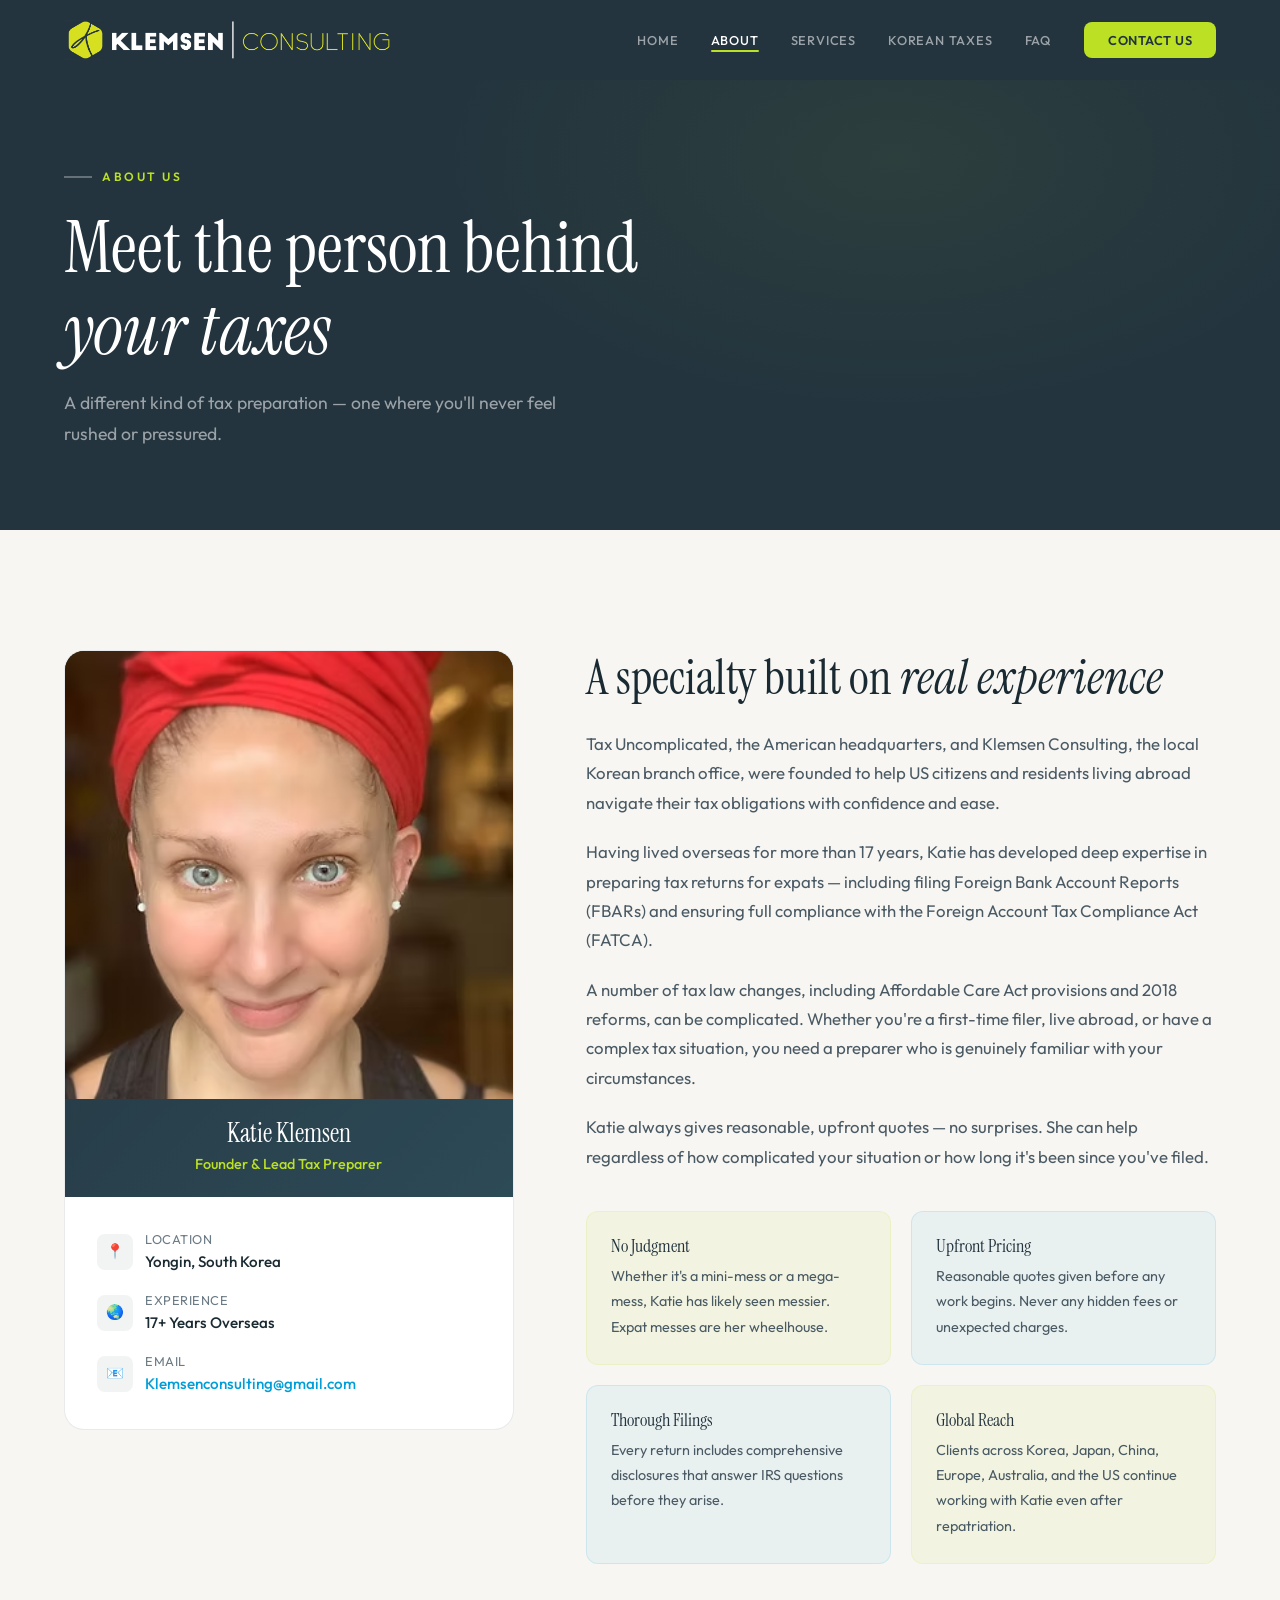
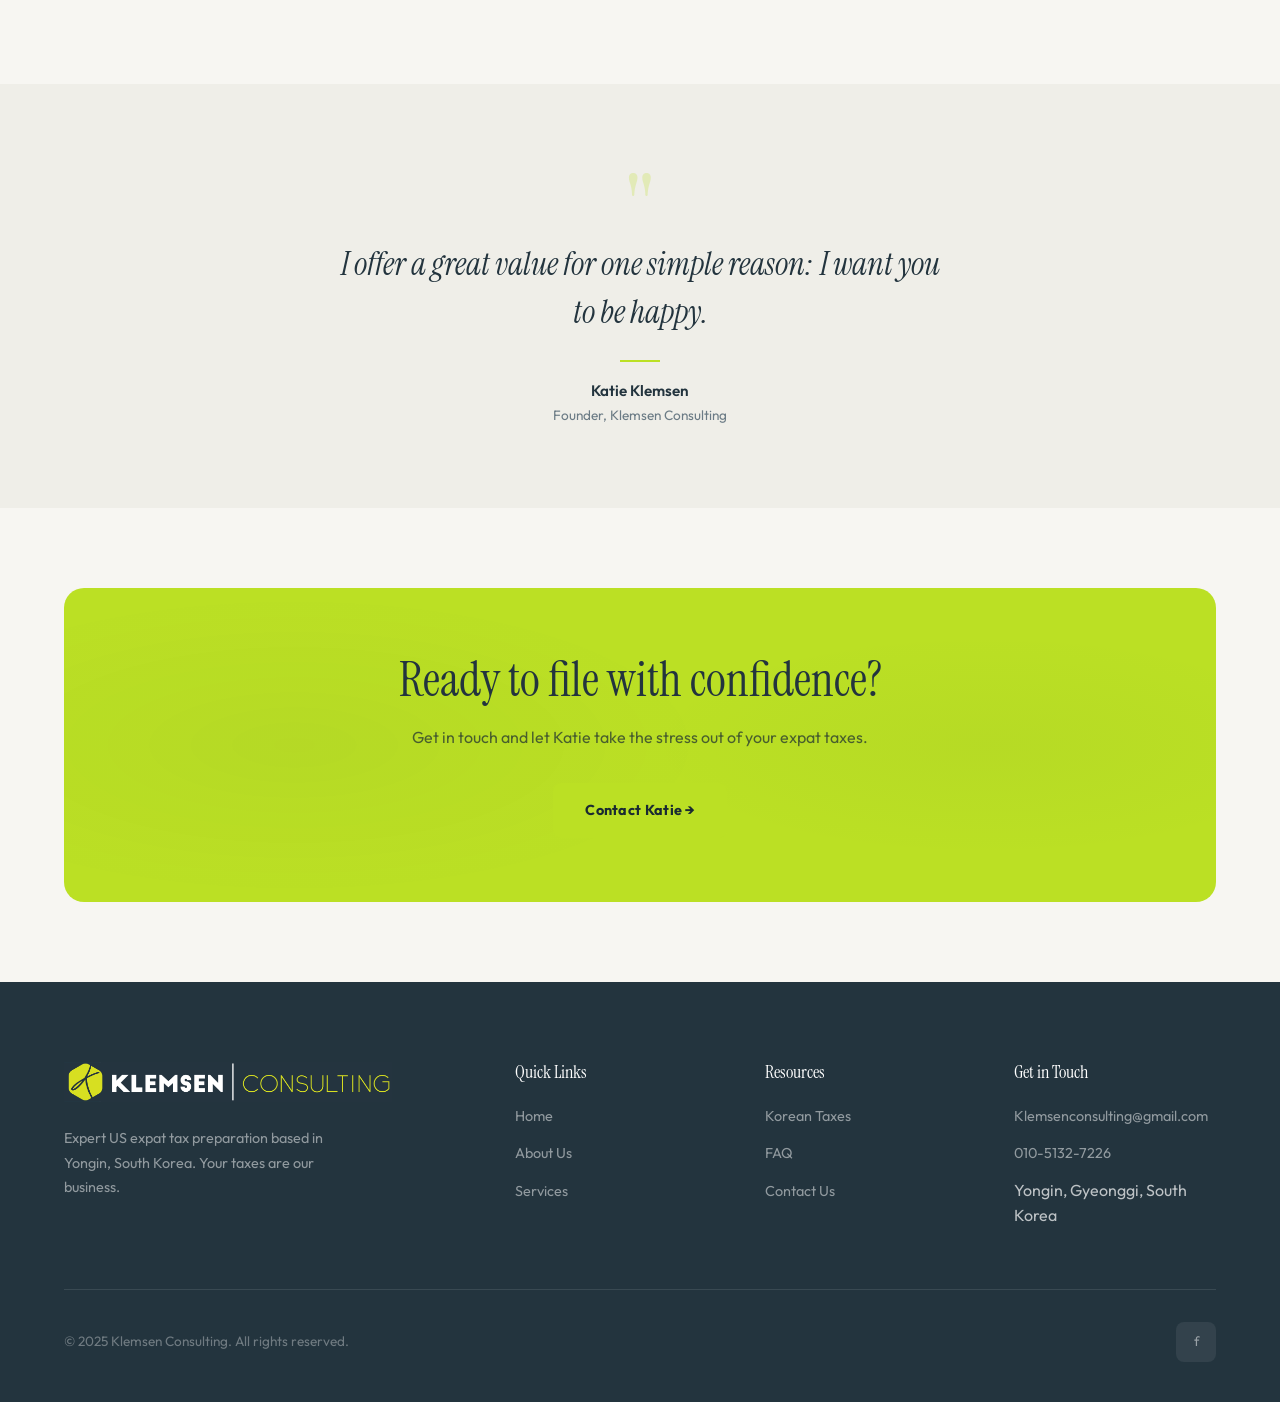
==== about.html @ ecc2d4bf "Single header logo image" ====
<!DOCTYPE html>
<html lang="en">
<head>
  <meta charset="UTF-8">
  <meta name="viewport" content="width=device-width, initial-scale=1.0">
  <title>About Us | Klemsen Consulting</title>
  <meta name="description" content="Meet Katie Klemsen — expat tax specialist with 17+ years of overseas experience helping Americans file from abroad.">
  <link rel="stylesheet" href="styles.css">
</head>
<body>

  <!-- ═══ NAV ═══ -->
  <nav class="nav">
    <div class="nav-inner">
      <a href="index.html" class="nav-logo">
        <img src="images/header-logo.png" alt="Klemsen Consulting" class="nav-logo-img">
      </a>
      <ul class="nav-links">
        <li><a href="index.html">Home</a></li>
        <li><a href="about.html" class="active">About</a></li>
        <li><a href="services.html">Services</a></li>
        <li><a href="korean-taxes.html">Korean Taxes</a></li>
        <li><a href="faq.html">FAQ</a></li>
        <li><a href="contact.html" class="nav-cta">Contact Us</a></li>
      </ul>
      <button class="nav-hamburger" aria-label="Menu">
        <span></span><span></span><span></span>
      </button>
    </div>
    <div class="nav-mobile">
      <a href="index.html">Home</a>
      <a href="about.html" class="active">About</a>
      <a href="services.html">Services</a>
      <a href="korean-taxes.html">Korean Taxes</a>
      <a href="faq.html">FAQ</a>
      <a href="contact.html">Contact Us</a>
    </div>
  </nav>

  <!-- ═══ PAGE HEADER ═══ -->
  <section style="background: var(--slate); padding: 160px 0 80px; position: relative; overflow: hidden;">
    <div style="position:absolute;inset:0;background:radial-gradient(ellipse 60% 80% at 70% 30%,rgba(187,224,36,.06),transparent 60%);"></div>
    <div class="container" style="position:relative;z-index:1;">
      <div class="section-label section-label-light animate">About Us</div>
      <h1 class="animate animate-d1" style="color: var(--white); max-width: 650px;">
        Meet the person behind<br><em>your taxes</em>
      </h1>
      <p class="animate animate-d2" style="color: rgba(255,255,255,.55); max-width: 500px; margin-top: 16px; font-size: 1.1rem;">
        A different kind of tax preparation — one where you'll never feel rushed or pressured.
      </p>
    </div>
  </section>

  <!-- ═══ ABOUT CONTENT ═══ -->
  <section class="section">
    <div class="container">
      <div style="display: grid; grid-template-columns: 1fr 1.4fr; gap: 72px; align-items: start;" class="about-grid">

        <!-- Left: Photo/info card -->
        <div class="anim">
          <div style="background: var(--white); border: 1px solid var(--border); border-radius: var(--radius-lg); overflow: hidden;">
            <div style="background: linear-gradient(135deg, var(--slate), #2d4a57); text-align: center;">
              <img src="images/katie.avif" alt="Katie Klemsen" style="width: 100%; aspect-ratio: 1; object-fit: cover; display: block;">
              <div style="padding: 20px;">
                <h3 style="color: var(--white); font-size: 1.6rem; margin-bottom: 4px;">Katie Klemsen</h3>
                <p style="color: var(--lime); font-size: .9rem; font-weight: 500;">Founder &amp; Lead Tax Preparer</p>
              </div>
            </div>
            <div style="padding: 32px;">
              <div style="display: flex; flex-direction: column; gap: 16px;">
                <div style="display: flex; align-items: center; gap: 12px;">
                  <div style="width: 36px; height: 36px; border-radius: 8px; background: rgba(35,52,62,.06); display: flex; align-items: center; justify-content: center; font-size: .9rem; flex-shrink: 0;">📍</div>
                  <div>
                    <div style="font-size: .8rem; color: var(--text-muted); text-transform: uppercase; letter-spacing: .5px;">Location</div>
                    <div style="font-size: .95rem; font-weight: 500;">Yongin, South Korea</div>
                  </div>
                </div>
                <div style="display: flex; align-items: center; gap: 12px;">
                  <div style="width: 36px; height: 36px; border-radius: 8px; background: rgba(35,52,62,.06); display: flex; align-items: center; justify-content: center; font-size: .9rem; flex-shrink: 0;">🌏</div>
                  <div>
                    <div style="font-size: .8rem; color: var(--text-muted); text-transform: uppercase; letter-spacing: .5px;">Experience</div>
                    <div style="font-size: .95rem; font-weight: 500;">17+ Years Overseas</div>
                  </div>
                </div>
                <div style="display: flex; align-items: center; gap: 12px;">
                  <div style="width: 36px; height: 36px; border-radius: 8px; background: rgba(35,52,62,.06); display: flex; align-items: center; justify-content: center; font-size: .9rem; flex-shrink: 0;">📧</div>
                  <div>
                    <div style="font-size: .8rem; color: var(--text-muted); text-transform: uppercase; letter-spacing: .5px;">Email</div>
                    <a href="mailto:Klemsenconsulting@gmail.com" style="font-size: .95rem; font-weight: 500; color: var(--blue);">Klemsenconsulting@gmail.com</a>
                  </div>
                </div>
              </div>
            </div>
          </div>
        </div>

        <!-- Right: Bio text -->
        <div>
          <h2 class="anim" style="margin-bottom: 24px;">A specialty built on <em>real experience</em></h2>

          <p class="anim" style="font-size: 1.05rem; margin-bottom: 20px;">
            Tax Uncomplicated, the American headquarters, and Klemsen Consulting, the local Korean branch office, were founded to help US citizens and residents living abroad navigate their tax obligations with confidence and ease.
          </p>

          <p class="anim" style="font-size: 1.05rem; margin-bottom: 20px;">
            Having lived overseas for more than 17 years, Katie has developed deep expertise in preparing tax returns for expats — including filing Foreign Bank Account Reports (FBARs) and ensuring full compliance with the Foreign Account Tax Compliance Act (FATCA).
          </p>

          <p class="anim" style="font-size: 1.05rem; margin-bottom: 20px;">
            A number of tax law changes, including Affordable Care Act provisions and 2018 reforms, can be complicated. Whether you're a first-time filer, live abroad, or have a complex tax situation, you need a preparer who is genuinely familiar with your circumstances.
          </p>

          <p class="anim" style="font-size: 1.05rem; margin-bottom: 40px;">
            Katie always gives reasonable, upfront quotes — no surprises. She can help regardless of how complicated your situation or how long it's been since you've filed.
          </p>

          <!-- Values grid -->
          <div class="anim" style="display: grid; grid-template-columns: 1fr 1fr; gap: 20px;">
            <div style="background: rgba(187,224,36,.08); border: 1px solid rgba(187,224,36,.15); border-radius: var(--radius); padding: 24px;">
              <h4 style="font-size: 1.1rem; margin-bottom: 8px; color: var(--slate);">No Judgment</h4>
              <p style="font-size: .9rem; margin: 0;">Whether it's a mini-mess or a mega-mess, Katie has likely seen messier. Expat messes are her wheelhouse.</p>
            </div>
            <div style="background: rgba(0,158,216,.06); border: 1px solid rgba(0,158,216,.12); border-radius: var(--radius); padding: 24px;">
              <h4 style="font-size: 1.1rem; margin-bottom: 8px; color: var(--slate);">Upfront Pricing</h4>
              <p style="font-size: .9rem; margin: 0;">Reasonable quotes given before any work begins. Never any hidden fees or unexpected charges.</p>
            </div>
            <div style="background: rgba(0,158,216,.06); border: 1px solid rgba(0,158,216,.12); border-radius: var(--radius); padding: 24px;">
              <h4 style="font-size: 1.1rem; margin-bottom: 8px; color: var(--slate);">Thorough Filings</h4>
              <p style="font-size: .9rem; margin: 0;">Every return includes comprehensive disclosures that answer IRS questions before they arise.</p>
            </div>
            <div style="background: rgba(187,224,36,.08); border: 1px solid rgba(187,224,36,.15); border-radius: var(--radius); padding: 24px;">
              <h4 style="font-size: 1.1rem; margin-bottom: 8px; color: var(--slate);">Global Reach</h4>
              <p style="font-size: .9rem; margin: 0;">Clients across Korea, Japan, China, Europe, Australia, and the US continue working with Katie even after repatriation.</p>
            </div>
          </div>
        </div>
      </div>
    </div>
  </section>

  <!-- ═══ Quote Block ═══ -->
  <section class="section-sm" style="background: var(--bg-alt);">
    <div class="container-narrow" style="text-align: center;">
      <div class="anim">
        <div style="font-family: var(--font-display); font-size: 6rem; color: rgba(187,224,36,.25); line-height: 1;">"</div>
        <p style="font-family: var(--font-display); font-size: clamp(1.4rem,3vw,2rem); color: var(--slate); line-height: 1.5; font-style: italic; max-width: 600px; margin: -20px auto 24px;">
          I offer a great value for one simple reason: I want you to be happy.
        </p>
        <div style="width: 40px; height: 2px; background: var(--lime); margin: 0 auto 16px;"></div>
        <p style="font-weight: 600; color: var(--slate); font-size: .95rem; margin: 0;">Katie Klemsen</p>
        <p style="color: var(--text-muted); font-size: .85rem; margin: 0;">Founder, Klemsen Consulting</p>
      </div>
    </div>
  </section>

  <!-- ═══ CTA ═══ -->
  <section class="section-sm">
    <div class="container">
      <div class="cta-banner anim">
        <h2>Ready to file with confidence?</h2>
        <p>Get in touch and let Katie take the stress out of your expat taxes.</p>
        <a href="contact.html" class="btn btn-lime" style="position:relative;z-index:1;">Contact Katie →</a>
      </div>
    </div>
  </section>

  <!-- ═══ FOOTER ═══ -->
  <footer class="footer">
    <div class="container">
      <div class="footer-grid">
        <div class="footer-brand">
          <div style="margin-bottom:16px;">
            <img src="images/header-logo.png" alt="Klemsen Consulting" style="height:40px;width:auto;">
          </div>
          <p>Expert US expat tax preparation based in Yongin, South Korea. Your taxes are our business.</p>
        </div>
        <div>
          <h4>Quick Links</h4>
          <ul class="footer-links">
            <li><a href="index.html">Home</a></li>
            <li><a href="about.html">About Us</a></li>
            <li><a href="services.html">Services</a></li>
              </ul>
        </div>
        <div>
          <h4>Resources</h4>
          <ul class="footer-links">
            <li><a href="korean-taxes.html">Korean Taxes</a></li>
            <li><a href="faq.html">FAQ</a></li>
            <li><a href="contact.html">Contact Us</a></li>
          </ul>
        </div>
        <div>
          <h4>Get in Touch</h4>
          <ul class="footer-links">
            <li><a href="mailto:Klemsenconsulting@gmail.com">Klemsenconsulting@gmail.com</a></li>
            <li><a href="tel:010-5132-7226">010-5132-7226</a></li>
            <li>Yongin, Gyeonggi, South Korea</li>
          </ul>
        </div>
      </div>
      <div class="footer-bottom">
        <span>&copy; 2025 Klemsen Consulting. All rights reserved.</span>
        <div class="footer-social">
          <a href="https://www.facebook.com/taxuncomplicatedklemsenconsulting2016/" target="_blank" rel="noopener" aria-label="Facebook">f</a>
        </div>
      </div>
    </div>
  </footer>

  <script src="main.js"></script>
</body>
</html>
---- styles.css ----
/* ═══════════════════════════════════════════════════
   KLEMSEN CONSULTING — Global Styles v2
   Brand: #23343e (dark) · #bbe024 (lime) · #181919 (black) · #009ed8 (blue)
   COLOR STRATEGY: Lime-green forward, dark slate as accent
   ═══════════════════════════════════════════════════ */

@import url('https://fonts.googleapis.com/css2?family=Instrument+Serif:ital@0;1&family=Outfit:wght@300;400;500;600;700&display=swap');

:root {
  --lime: #bbe024;
  --lime-light: #d4f05a;
  --lime-dark: #a0c010;
  --slate: #23343e;
  --slate-light: #2d4450;
  --black: #181919;
  --blue: #009ed8;
  --white: #ffffff;
  --bg: #f7f6f2;
  --bg-alt: #efeee8;
  --text-on-lime: #1a2a32;
  --text-on-slate: #e8e8e4;
  --text-primary: #1a2a32;
  --text-secondary: #4a5a64;
  --text-muted: #6b7b85;
  --border: rgba(35,52,62,.1);
  --border-lime: rgba(187,224,36,.3);
  --font-display: 'Instrument Serif', serif;
  --font-body: 'Outfit', sans-serif;
  --radius: 12px;
  --radius-lg: 20px;
  --shadow-sm: 0 1px 3px rgba(24,25,25,.06);
  --shadow-md: 0 4px 20px rgba(24,25,25,.08);
  --shadow-lg: 0 12px 40px rgba(24,25,25,.12);
  --transition: .3s cubic-bezier(.4,0,.2,1);
}

*, *::before, *::after { box-sizing: border-box; margin: 0; padding: 0; }
html { scroll-behavior: smooth; -webkit-font-smoothing: antialiased; }
body {
  font-family: var(--font-body);
  background: var(--bg);
  color: var(--text-primary);
  line-height: 1.6;
  overflow-x: hidden;
}

h1, h2, h3, h4 { font-family: var(--font-display); font-weight: 400; line-height: 1.15; }
h1 { font-size: clamp(2.8rem, 6vw, 4.5rem); }
h2 { font-size: clamp(2rem, 4vw, 3rem); }
h3 { font-size: clamp(1.3rem, 2.5vw, 1.6rem); }
p { font-size: 1rem; line-height: 1.75; color: var(--text-secondary); }
a { text-decoration: none; color: inherit; transition: color var(--transition); }
img { max-width: 100%; height: auto; }

/* ─── Layout ─── */
.container { max-width: 1200px; margin: 0 auto; padding: 0 24px; }
.container-narrow { max-width: 900px; margin: 0 auto; padding: 0 24px; }
.section { padding: 120px 0; }
.section-sm { padding: 80px 0; }

.section-label {
  display: inline-flex;
  align-items: center;
  gap: 10px;
  font-family: var(--font-body);
  font-size: .75rem;
  font-weight: 600;
  letter-spacing: 2.5px;
  text-transform: uppercase;
  color: var(--slate);
  margin-bottom: 20px;
}
.section-label::before {
  content: '';
  width: 28px;
  height: 2px;
  background: var(--lime);
  display: inline-block;
}
.section-label-light { color: var(--lime); }
.section-label-light::before { background: rgba(255,255,255,.3); }

/* ─── Buttons ─── */
.btn {
  display: inline-flex;
  align-items: center;
  gap: 8px;
  font-family: var(--font-body);
  font-weight: 600;
  font-size: .9rem;
  letter-spacing: .3px;
  padding: 16px 32px;
  border-radius: 8px;
  border: none;
  cursor: pointer;
  transition: all var(--transition);
  text-decoration: none;
}
.btn-dark {
  background: var(--slate);
  color: var(--white);
}
.btn-dark:hover {
  background: var(--black);
  transform: translateY(-2px);
  box-shadow: 0 8px 24px rgba(35,52,62,.25);
}
.btn-lime {
  background: var(--lime);
  color: var(--text-on-lime);
  font-weight: 700;
}
.btn-lime:hover {
  background: var(--lime-light);
  transform: translateY(-2px);
  box-shadow: 0 8px 24px rgba(187,224,36,.35);
}
.btn-outline-dark {
  background: transparent;
  color: var(--slate);
  border: 1.5px solid rgba(35,52,62,.3);
}
.btn-outline-dark:hover {
  border-color: var(--slate);
  background: rgba(35,52,62,.05);
}
.btn-outline-light {
  background: transparent;
  color: var(--white);
  border: 1.5px solid rgba(255,255,255,.25);
}
.btn-outline-light:hover {
  border-color: rgba(255,255,255,.5);
  background: rgba(255,255,255,.08);
}
.btn-blue {
  background: var(--blue);
  color: var(--white);
}
.btn-blue:hover {
  background: #0090c4;
  transform: translateY(-2px);
  box-shadow: 0 8px 24px rgba(0,158,216,.25);
}

/* ─── Navigation ─── */
.nav {
  position: fixed;
  top: 0; left: 0; right: 0;
  z-index: 1000;
  background: var(--slate);
  transition: all .4s ease;
}
.nav-inner {
  max-width: 1200px;
  margin: 0 auto;
  padding: 0 24px;
  display: flex;
  align-items: center;
  justify-content: space-between;
  height: 80px;
}
.nav.scrolled {
  background: var(--slate);
  backdrop-filter: blur(16px);
  border-bottom: 1px solid rgba(255,255,255,.05);
}
.nav-logo {
  display: flex;
  align-items: center;
}
.nav-logo-img {
  height: 40px;
  width: auto;
}
.nav-links {
  display: flex;
  align-items: center;
  gap: 32px;
  list-style: none;
}
.nav-links a {
  font-size: .8rem;
  font-weight: 500;
  letter-spacing: .8px;
  text-transform: uppercase;
  color: rgba(255,255,255,.55);
  position: relative;
  padding-bottom: 4px;
}
.nav-links a:hover,
.nav-links a.active {
  color: var(--white);
}
.nav-links a.active::after {
  content: '';
  position: absolute;
  bottom: 0; left: 0; right: 0;
  height: 2px;
  background: var(--lime);
  border-radius: 2px;
}
/* Remove old lime-hero nav overrides since nav is always slate now */
.nav-on-lime .nav-links a { color: rgba(255,255,255,.55); }
.nav-on-lime .nav-links a:hover,
.nav-on-lime .nav-links a.active { color: var(--white); opacity: 1; }

.nav-cta {
  background: var(--lime) !important;
  color: var(--slate) !important;
  padding: 10px 24px !important;
  border-radius: 8px !important;
  font-weight: 600 !important;
  letter-spacing: .5px !important;
  opacity: 1 !important;
  transition: all var(--transition);
}
.nav-cta:hover { background: var(--lime-light) !important; transform: translateY(-1px); }
.nav-cta::after { display: none !important; }

.nav-hamburger {
  display: none;
  flex-direction: column;
  gap: 5px;
  cursor: pointer;
  padding: 8px;
  background: none;
  border: none;
}
.nav-hamburger span {
  width: 24px; height: 2px;
  background: var(--white);
  border-radius: 2px;
  transition: all .3s;
}
.nav-mobile {
  display: none;
  position: fixed;
  top: 80px; left: 0; right: 0;
  background: var(--slate);
  padding: 24px;
  border-bottom: 1px solid rgba(255,255,255,.08);
  flex-direction: column;
  gap: 16px;
  z-index: 999;
}
.nav-mobile a {
  font-size: .95rem;
  font-weight: 500;
  color: rgba(255,255,255,.55);
  padding: 8px 0;
}
.nav-mobile a:hover, .nav-mobile a.active { color: var(--white); }
.nav-mobile.open { display: flex; }

/* ─── Hero (LIME background) ─── */
.hero {
  min-height: 100vh;
  display: flex;
  align-items: center;
  position: relative;
  overflow: hidden;
  background: var(--lime);
}
.hero-bg-pattern {
  position: absolute;
  inset: 0;
  background:
    radial-gradient(ellipse 70% 60% at 75% 40%, rgba(35,52,62,.04) 0%, transparent 60%),
    radial-gradient(ellipse 40% 50% at 10% 80%, rgba(35,52,62,.03) 0%, transparent 50%);
}
/* Subtle diagonal stripe texture */
.hero-bg-pattern::after {
  content: '';
  position: absolute;
  inset: 0;
  background: repeating-linear-gradient(
    -45deg,
    transparent,
    transparent 80px,
    rgba(35,52,62,.015) 80px,
    rgba(35,52,62,.015) 81px
  );
}
.hero-grid {
  display: grid;
  grid-template-columns: 1.1fr .9fr;
  gap: 60px;
  align-items: center;
  position: relative;
  z-index: 1;
}
.hero-content { padding: 40px 0; }
.hero h1 {
  color: var(--slate);
  margin-bottom: 24px;
}
.hero h1 em {
  font-style: italic;
  color: var(--slate);
}
.hero-sub {
  color: var(--text-on-lime);
  font-size: 1.15rem;
  max-width: 500px;
  margin-bottom: 40px;
  opacity: .75;
}
.hero-badge {
  display: inline-flex;
  align-items: center;
  gap: 8px;
  background: rgba(35,52,62,.08);
  border: 1px solid rgba(35,52,62,.12);
  border-radius: 100px;
  padding: 8px 20px;
  margin-bottom: 28px;
}
.hero-badge .dot {
  width: 8px; height: 8px;
  border-radius: 50%;
  background: var(--slate);
  animation: pulse 2s infinite;
}
@keyframes pulse {
  0%, 100% { opacity: 1; }
  50% { opacity: .4; }
}
.hero-badge span {
  font-size: .8rem;
  font-weight: 600;
  color: var(--slate);
  letter-spacing: .5px;
}
.hero-stats {
  display: flex;
  gap: 48px;
  margin-top: 64px;
}
.hero-stat-num {
  font-family: var(--font-display);
  font-size: 2.2rem;
  color: var(--slate);
  line-height: 1;
  margin-bottom: 6px;
}
.hero-stat-label {
  font-size: .8rem;
  color: var(--text-on-lime);
  opacity: .55;
  letter-spacing: .5px;
}

/* Hero right visual */
.hero-visual {
  position: relative;
  display: flex;
  align-items: center;
  justify-content: center;
}
.hero-card {
  background: var(--slate);
  border-radius: var(--radius-lg);
  padding: 40px;
  width: 100%;
  max-width: 420px;
  box-shadow: 0 20px 60px rgba(24,25,25,.2);
}
.hero-card-badge {
  display: inline-flex;
  align-items: center;
  gap: 8px;
  background: rgba(187,224,36,.12);
  border: 1px solid rgba(187,224,36,.2);
  border-radius: 100px;
  padding: 8px 18px;
  margin-bottom: 24px;
}
.hero-card-badge .dot { background: var(--lime); }
.hero-card-badge span { color: var(--lime); }
.hero-card h3 {
  color: var(--white);
  font-size: 1.4rem;
  margin-bottom: 20px;
}
.hero-card-list {
  list-style: none;
  display: flex;
  flex-direction: column;
  gap: 14px;
}
.hero-card-list li {
  display: flex;
  align-items: center;
  gap: 12px;
  font-size: .9rem;
  color: rgba(255,255,255,.7);
}
.hero-card-list .check {
  width: 22px; height: 22px;
  border-radius: 6px;
  background: rgba(187,224,36,.15);
  color: var(--lime);
  display: flex;
  align-items: center;
  justify-content: center;
  font-size: .7rem;
  flex-shrink: 0;
}

/* ─── Page headers (dark) ─── */
.page-header {
  background: var(--slate);
  padding: 160px 0 80px;
  position: relative;
  overflow: hidden;
}
.page-header-glow {
  position: absolute;
  inset: 0;
  background: radial-gradient(ellipse 60% 80% at 60% 30%, rgba(187,224,36,.06), transparent 60%);
}
.page-header h1 { color: var(--white); max-width: 650px; }
.page-header h1 em { color: var(--lime); }
.page-header p { color: rgba(255,255,255,.55); max-width: 520px; margin-top: 16px; font-size: 1.1rem; }

/* ─── Cards ─── */
.card {
  background: var(--white);
  border-radius: var(--radius-lg);
  border: 1px solid var(--border);
  padding: 36px;
  transition: all var(--transition);
}
.card:hover {
  border-color: rgba(35,52,62,.18);
  box-shadow: var(--shadow-md);
  transform: translateY(-4px);
}

/* ─── Service cards ─── */
.service-grid {
  display: grid;
  grid-template-columns: repeat(3, 1fr);
  gap: 24px;
}
.service-card {
  background: var(--white);
  border: 1px solid var(--border);
  border-radius: var(--radius-lg);
  padding: 36px;
  transition: all var(--transition);
  position: relative;
  overflow: hidden;
}
.service-card:hover {
  border-color: rgba(35,52,62,.2);
  box-shadow: var(--shadow-md);
  transform: translateY(-6px);
}
.service-card::before {
  content: '';
  position: absolute;
  top: 0; left: 0; right: 0;
  height: 3px;
  background: linear-gradient(90deg, var(--lime), var(--blue));
  opacity: 0;
  transition: opacity var(--transition);
}
.service-card:hover::before { opacity: 1; }
.service-icon {
  width: 52px; height: 52px;
  border-radius: 12px;
  background: rgba(187,224,36,.15);
  display: flex;
  align-items: center;
  justify-content: center;
  font-size: 1.4rem;
  margin-bottom: 20px;
}
.service-card h3 {
  font-size: 1.3rem;
  color: var(--text-primary);
  margin-bottom: 8px;
}
.service-price {
  font-family: var(--font-body);
  font-weight: 600;
  font-size: .85rem;
  color: var(--blue);
  margin-bottom: 14px;
}
.service-card p {
  font-size: .9rem;
  color: var(--text-muted);
  line-height: 1.7;
}

/* ─── Testimonial cards ─── */
.testimonial-card {
  background: var(--white);
  border: 1px solid var(--border);
  border-radius: var(--radius-lg);
  padding: 40px;
  position: relative;
}
.testimonial-card::before {
  content: '"';
  font-family: var(--font-display);
  font-size: 5rem;
  color: rgba(187,224,36,.25);
  position: absolute;
  top: 16px; left: 28px;
  line-height: 1;
}
.testimonial-card p {
  font-size: 1.05rem;
  line-height: 1.8;
  color: var(--text-secondary);
  margin-bottom: 24px;
  position: relative;
  z-index: 1;
}
.testimonial-author {
  display: flex;
  align-items: center;
  gap: 14px;
}
.testimonial-avatar {
  width: 48px; height: 48px;
  border-radius: 50%;
  overflow: hidden;
  background: var(--slate);
  color: var(--lime);
  display: flex;
  align-items: center;
  justify-content: center;
  font-family: var(--font-display);
  font-size: 1.2rem;
  flex-shrink: 0;
}
.testimonial-avatar img {
  width: 100%; height: 100%;
  object-fit: cover;
}
.testimonial-name {
  font-weight: 600;
  font-size: .95rem;
  color: var(--text-primary);
}
.testimonial-role {
  font-size: .8rem;
  color: var(--text-muted);
}

/* ─── FAQ ─── */
.faq-item {
  border-bottom: 1px solid var(--border);
  padding: 28px 0;
}
.faq-question {
  display: flex;
  justify-content: space-between;
  align-items: center;
  cursor: pointer;
  gap: 16px;
  background: none;
  border: none;
  width: 100%;
  text-align: left;
  font-family: var(--font-display);
  font-size: 1.2rem;
  color: var(--text-primary);
  padding: 0;
}
.faq-question:hover { color: var(--slate); }
.faq-toggle {
  width: 32px; height: 32px;
  border-radius: 50%;
  background: rgba(187,224,36,.2);
  display: flex;
  align-items: center;
  justify-content: center;
  flex-shrink: 0;
  font-size: 1.1rem;
  color: var(--slate);
  transition: all var(--transition);
}
.faq-item.open .faq-toggle {
  background: var(--lime);
  color: var(--slate);
  transform: rotate(45deg);
}
.faq-answer {
  max-height: 0;
  overflow: hidden;
  transition: max-height .4s ease, padding .4s ease;
}
.faq-item.open .faq-answer {
  max-height: 600px;
  padding-top: 16px;
}
.faq-answer p {
  font-size: .95rem;
  line-height: 1.8;
  color: var(--text-muted);
}

/* ─── Contact form ─── */
.form-group { margin-bottom: 20px; }
.form-label {
  display: block;
  font-size: .82rem;
  font-weight: 600;
  letter-spacing: .8px;
  text-transform: uppercase;
  color: var(--text-secondary);
  margin-bottom: 8px;
}
.form-input, .form-textarea {
  width: 100%;
  padding: 14px 18px;
  border-radius: 8px;
  border: 1.5px solid var(--border);
  background: var(--white);
  font-family: var(--font-body);
  font-size: .95rem;
  color: var(--text-primary);
  transition: border-color var(--transition);
  outline: none;
}
.form-input:focus, .form-textarea:focus {
  border-color: var(--lime-dark);
  box-shadow: 0 0 0 3px rgba(187,224,36,.15);
}
.form-textarea { min-height: 140px; resize: vertical; }

/* ─── Tax table ─── */
.tax-table {
  width: 100%;
  border-collapse: separate;
  border-spacing: 0;
  border-radius: var(--radius);
  overflow: hidden;
  border: 1px solid var(--border);
  margin: 32px 0;
  background: var(--white);
}
.tax-table th {
  background: var(--slate);
  color: var(--white);
  font-size: .8rem;
  font-weight: 600;
  letter-spacing: 1px;
  text-transform: uppercase;
  text-align: left;
  padding: 16px 24px;
}
.tax-table td {
  padding: 14px 24px;
  font-size: .9rem;
  color: var(--text-secondary);
  border-bottom: 1px solid var(--border);
}
.tax-table tr:last-child td { border-bottom: none; }
.tax-table tr:hover td { background: rgba(187,224,36,.04); }

/* ─── CTA Banner ─── */
.cta-banner {
  background: var(--lime);
  border-radius: var(--radius-lg);
  padding: 64px;
  text-align: center;
  position: relative;
  overflow: hidden;
}
.cta-banner::before {
  content: '';
  position: absolute;
  inset: 0;
  background:
    radial-gradient(ellipse 60% 80% at 20% 50%, rgba(35,52,62,.04) 0%, transparent 60%),
    radial-gradient(ellipse 50% 60% at 80% 50%, rgba(35,52,62,.03) 0%, transparent 60%);
}
.cta-banner h2 {
  color: var(--slate);
  position: relative;
  z-index: 1;
  margin-bottom: 16px;
}
.cta-banner p {
  color: var(--text-on-lime);
  opacity: .7;
  position: relative;
  z-index: 1;
  max-width: 500px;
  margin: 0 auto 32px;
}

/* ─── Footer ─── */
.footer {
  background: var(--slate);
  color: rgba(255,255,255,.7);
  padding: 80px 0 40px;
}
.footer-grid {
  display: grid;
  grid-template-columns: 2fr 1fr 1fr 1fr;
  gap: 48px;
  margin-bottom: 60px;
}
.footer h4 {
  color: var(--white);
  font-family: var(--font-display);
  font-size: 1.1rem;
  margin-bottom: 20px;
}
.footer-brand p {
  color: rgba(255,255,255,.5);
  font-size: .9rem;
  line-height: 1.7;
  max-width: 300px;
}
.footer-links {
  list-style: none;
  display: flex;
  flex-direction: column;
  gap: 12px;
}
.footer-links a {
  color: rgba(255,255,255,.5);
  font-size: .9rem;
  transition: color var(--transition);
}
.footer-links a:hover { color: var(--lime); }
.footer-bottom {
  border-top: 1px solid rgba(255,255,255,.1);
  padding-top: 32px;
  display: flex;
  justify-content: space-between;
  align-items: center;
  font-size: .85rem;
  color: rgba(255,255,255,.35);
}
.footer-social { display: flex; gap: 16px; }
.footer-social a {
  width: 40px; height: 40px;
  border-radius: 8px;
  background: rgba(255,255,255,.07);
  display: flex;
  align-items: center;
  justify-content: center;
  color: rgba(255,255,255,.5);
  transition: all var(--transition);
  font-size: .85rem;
}
.footer-social a:hover {
  background: var(--lime);
  color: var(--slate);
}

/* ─── Animations ─── */
@keyframes fadeUp {
  from { opacity: 0; transform: translateY(30px); }
  to { opacity: 1; transform: translateY(0); }
}
.animate { animation: fadeUp .8s cubic-bezier(.16,1,.3,1) both; }
.animate-d1 { animation-delay: .1s; }
.animate-d2 { animation-delay: .2s; }
.animate-d3 { animation-delay: .3s; }
.animate-d4 { animation-delay: .4s; }

/* ─── Utility grids ─── */
.about-grid {
  display: grid;
  grid-template-columns: 1fr 1.4fr;
  gap: 64px;
  align-items: start;
}
.contact-grid {
  display: grid;
  grid-template-columns: 1fr 1.3fr;
  gap: 64px;
  align-items: start;
}
.two-col {
  display: grid;
  grid-template-columns: 1fr 1fr;
  gap: 32px;
}

/* ─── Responsive ─── */
@media (max-width: 1024px) {
  .hero-grid { grid-template-columns: 1fr; }
  .hero-visual { display: none; }
  .service-grid { grid-template-columns: repeat(2, 1fr); }
  .footer-grid { grid-template-columns: 1fr 1fr; }
  .about-grid { grid-template-columns: 1fr; }
  .two-col { grid-template-columns: 1fr; }
}
@media (max-width: 768px) {
  .nav-links { display: none !important; }
  .nav-hamburger { display: flex; }
  .hero { min-height: auto; padding-top: 120px; padding-bottom: 80px; }
  .hero h1 { font-size: 2.4rem; }
  .hero-stats { gap: 32px; flex-wrap: wrap; }
  .service-grid { grid-template-columns: 1fr; }
  .section { padding: 80px 0; }
  .footer-grid { grid-template-columns: 1fr; gap: 32px; }
  .footer-bottom { flex-direction: column; gap: 16px; text-align: center; }
  .cta-banner { padding: 40px 24px; }
  .contact-grid { grid-template-columns: 1fr; }
  .about-grid { gap: 40px; }
}
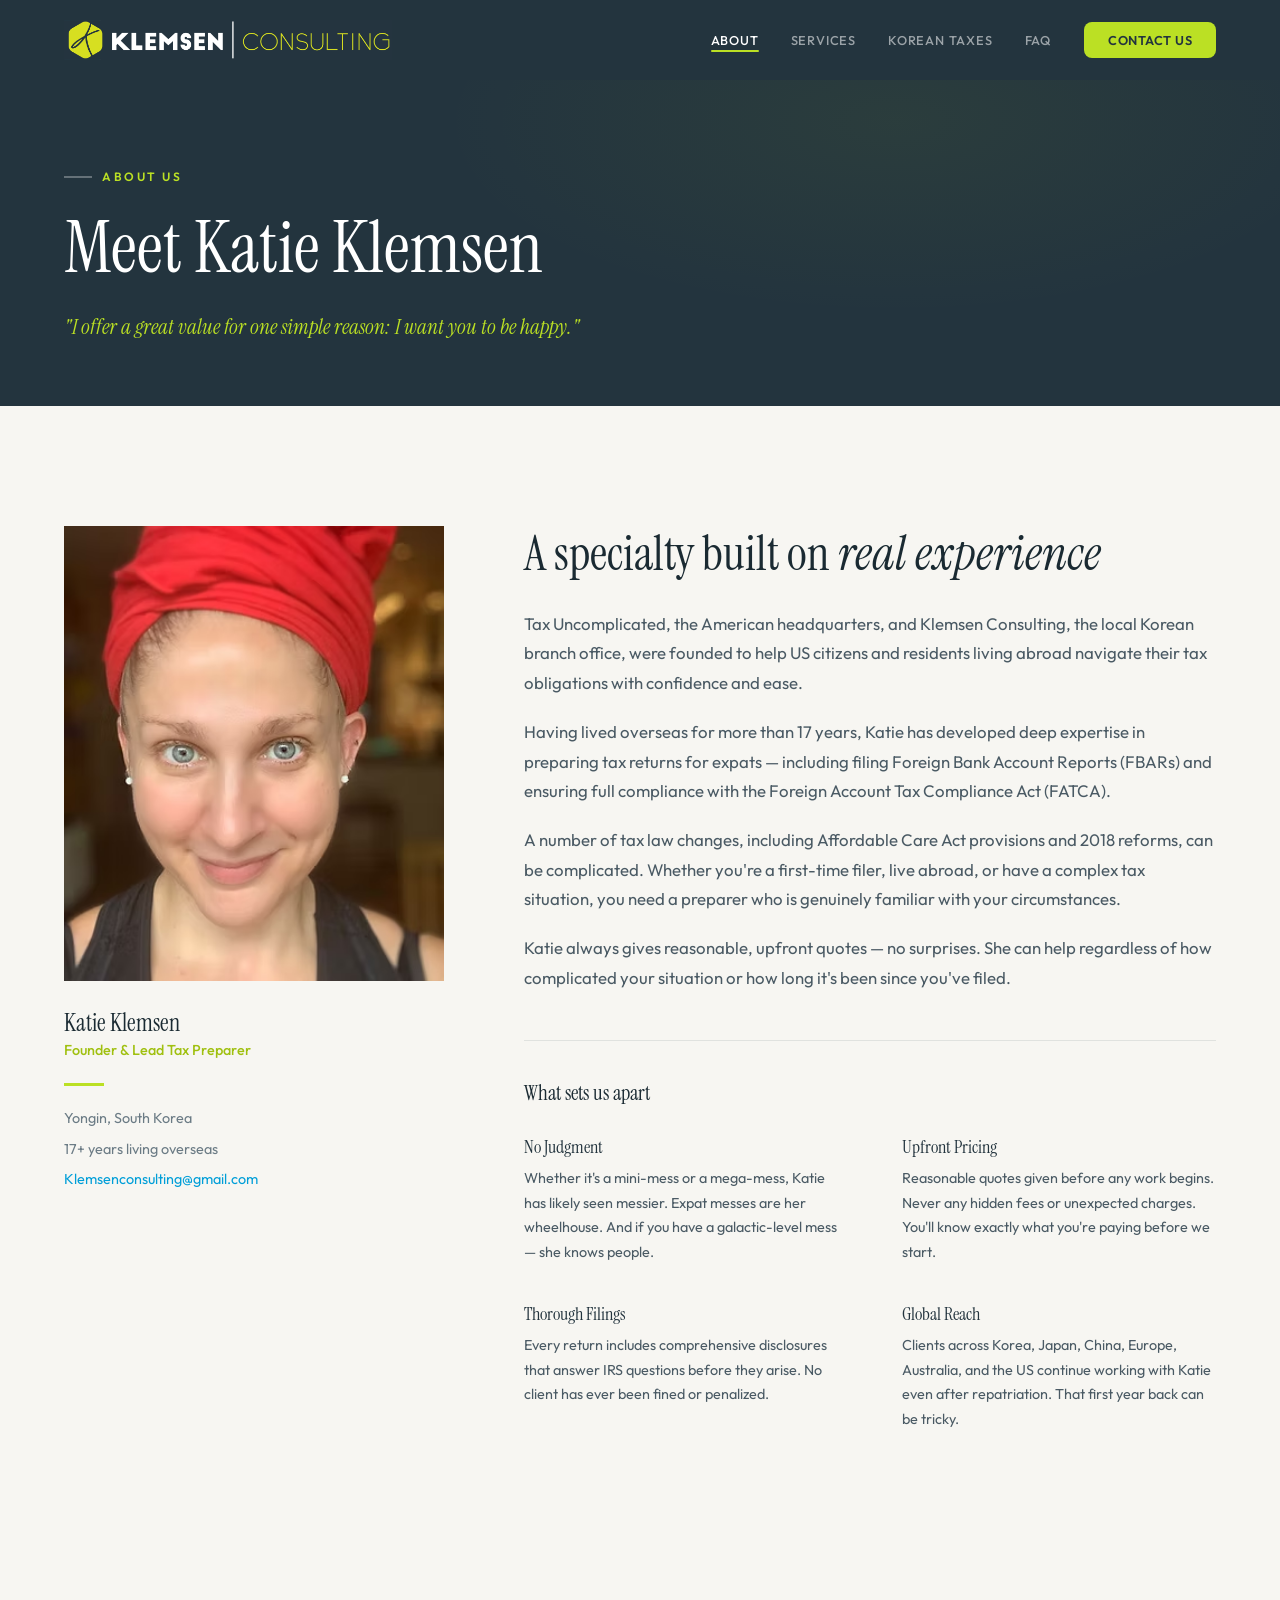
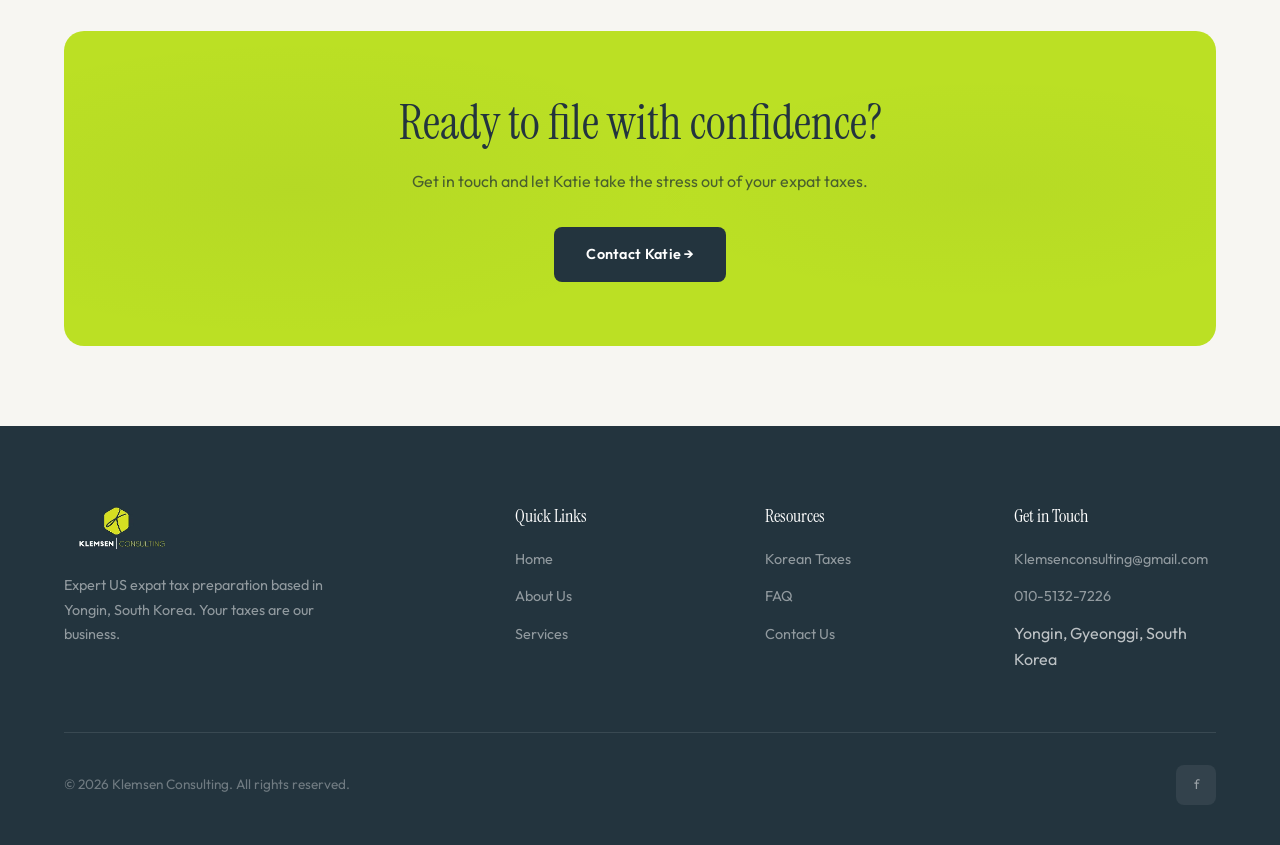
==== commit eaec7f9c: "About page overhaul" ====
--- a/about.html
+++ b/about.html
@@ -16,16 +16,13 @@
         <img src="images/header-logo.png" alt="Klemsen Consulting" class="nav-logo-img">
       </a>
       <ul class="nav-links">
-        <li><a href="index.html">Home</a></li>
         <li><a href="about.html" class="active">About</a></li>
         <li><a href="services.html">Services</a></li>
         <li><a href="korean-taxes.html">Korean Taxes</a></li>
         <li><a href="faq.html">FAQ</a></li>
         <li><a href="contact.html" class="nav-cta">Contact Us</a></li>
       </ul>
-      <button class="nav-hamburger" aria-label="Menu">
-        <span></span><span></span><span></span>
-      </button>
+      <button class="nav-hamburger" aria-label="Menu"><span></span><span></span><span></span></button>
     </div>
     <div class="nav-mobile">
       <a href="index.html">Home</a>
@@ -37,66 +34,35 @@
     </div>
   </nav>
 
-  <!-- ═══ PAGE HEADER ═══ -->
-  <section style="background: var(--slate); padding: 160px 0 80px; position: relative; overflow: hidden;">
-    <div style="position:absolute;inset:0;background:radial-gradient(ellipse 60% 80% at 70% 30%,rgba(187,224,36,.06),transparent 60%);"></div>
-    <div class="container" style="position:relative;z-index:1;">
+  <!-- ═══ HEADER — with integrated quote ═══ -->
+  <section style="background: var(--slate); padding: 160px 0 60px; position: relative; overflow: hidden;">
+    <div style="position: absolute; inset: 0; background: radial-gradient(ellipse 60% 80% at 70% 30%, rgba(187,224,36,.05), transparent 60%);"></div>
+    <div class="container" style="position: relative; z-index: 1;">
       <div class="section-label section-label-light animate">About Us</div>
-      <h1 class="animate animate-d1" style="color: var(--white); max-width: 650px;">
-        Meet the person behind<br><em>your taxes</em>
-      </h1>
-      <p class="animate animate-d2" style="color: rgba(255,255,255,.55); max-width: 500px; margin-top: 16px; font-size: 1.1rem;">
-        A different kind of tax preparation — one where you'll never feel rushed or pressured.
-      </p>
+      <h1 class="animate animate-d1" style="color: var(--white); max-width: 600px;">Meet Katie Klemsen</h1>
+      <p class="animate animate-d2" style="font-family: var(--font-display); font-size: 1.3rem; color: var(--lime); font-style: italic; margin-top: 20px; opacity: .85;">"I offer a great value for one simple reason: I want you to be happy."</p>
     </div>
   </section>
 
-  <!-- ═══ ABOUT CONTENT ═══ -->
+  <!-- ═══ BIO — photo + text, clean layout ═══ -->
   <section class="section">
     <div class="container">
-      <div style="display: grid; grid-template-columns: 1fr 1.4fr; gap: 72px; align-items: start;" class="about-grid">
+      <div style="display: grid; grid-template-columns: 380px 1fr; gap: 80px; align-items: start;" class="about-grid">
 
-        <!-- Left: Photo/info card -->
-        <div class="anim">
-          <div style="background: var(--white); border: 1px solid var(--border); border-radius: var(--radius-lg); overflow: hidden;">
-            <div style="background: linear-gradient(135deg, var(--slate), #2d4a57); text-align: center;">
-              <img src="images/katie.avif" alt="Katie Klemsen" style="width: 100%; aspect-ratio: 1; object-fit: cover; display: block;">
-              <div style="padding: 20px;">
-                <h3 style="color: var(--white); font-size: 1.6rem; margin-bottom: 4px;">Katie Klemsen</h3>
-                <p style="color: var(--lime); font-size: .9rem; font-weight: 500;">Founder &amp; Lead Tax Preparer</p>
-              </div>
-            </div>
-            <div style="padding: 32px;">
-              <div style="display: flex; flex-direction: column; gap: 16px;">
-                <div style="display: flex; align-items: center; gap: 12px;">
-                  <div style="width: 36px; height: 36px; border-radius: 8px; background: rgba(35,52,62,.06); display: flex; align-items: center; justify-content: center; font-size: .9rem; flex-shrink: 0;">📍</div>
-                  <div>
-                    <div style="font-size: .8rem; color: var(--text-muted); text-transform: uppercase; letter-spacing: .5px;">Location</div>
-                    <div style="font-size: .95rem; font-weight: 500;">Yongin, South Korea</div>
-                  </div>
-                </div>
-                <div style="display: flex; align-items: center; gap: 12px;">
-                  <div style="width: 36px; height: 36px; border-radius: 8px; background: rgba(35,52,62,.06); display: flex; align-items: center; justify-content: center; font-size: .9rem; flex-shrink: 0;">🌏</div>
-                  <div>
-                    <div style="font-size: .8rem; color: var(--text-muted); text-transform: uppercase; letter-spacing: .5px;">Experience</div>
-                    <div style="font-size: .95rem; font-weight: 500;">17+ Years Overseas</div>
-                  </div>
-                </div>
-                <div style="display: flex; align-items: center; gap: 12px;">
-                  <div style="width: 36px; height: 36px; border-radius: 8px; background: rgba(35,52,62,.06); display: flex; align-items: center; justify-content: center; font-size: .9rem; flex-shrink: 0;">📧</div>
-                  <div>
-                    <div style="font-size: .8rem; color: var(--text-muted); text-transform: uppercase; letter-spacing: .5px;">Email</div>
-                    <a href="mailto:Klemsenconsulting@gmail.com" style="font-size: .95rem; font-weight: 500; color: var(--blue);">Klemsenconsulting@gmail.com</a>
-                  </div>
-                </div>
-              </div>
-            </div>
-          </div>
+        <!-- Photo column -->
+        <div class="anim" style="position: sticky; top: 120px;">
+          <img src="images/katie.avif" alt="Katie Klemsen" style="width: 100%; display: block; margin-bottom: 28px;">
+          <h3 style="font-size: 1.5rem; margin-bottom: 2px;">Katie Klemsen</h3>
+          <p style="color: var(--lime-dark); font-weight: 500; font-size: .9rem; margin-bottom: 20px;">Founder &amp; Lead Tax Preparer</p>
+          <div style="width: 40px; height: 3px; background: var(--lime); margin-bottom: 20px;"></div>
+          <p style="font-size: .9rem; color: var(--text-muted); line-height: 1.7; margin-bottom: 6px;">Yongin, South Korea</p>
+          <p style="font-size: .9rem; color: var(--text-muted); line-height: 1.7; margin-bottom: 6px;">17+ years living overseas</p>
+          <p style="font-size: .9rem; line-height: 1.7;"><a href="mailto:Klemsenconsulting@gmail.com" style="color: var(--blue);">Klemsenconsulting@gmail.com</a></p>
         </div>
 
-        <!-- Right: Bio text -->
+        <!-- Bio text -->
         <div>
-          <h2 class="anim" style="margin-bottom: 24px;">A specialty built on <em>real experience</em></h2>
+          <h2 class="anim" style="margin-bottom: 28px;">A specialty built on <em>real experience</em></h2>
 
           <p class="anim" style="font-size: 1.05rem; margin-bottom: 20px;">
             Tax Uncomplicated, the American headquarters, and Klemsen Consulting, the local Korean branch office, were founded to help US citizens and residents living abroad navigate their tax obligations with confidence and ease.
@@ -110,27 +76,31 @@
             A number of tax law changes, including Affordable Care Act provisions and 2018 reforms, can be complicated. Whether you're a first-time filer, live abroad, or have a complex tax situation, you need a preparer who is genuinely familiar with your circumstances.
           </p>
 
-          <p class="anim" style="font-size: 1.05rem; margin-bottom: 40px;">
+          <p class="anim" style="font-size: 1.05rem; margin-bottom: 48px;">
             Katie always gives reasonable, upfront quotes — no surprises. She can help regardless of how complicated your situation or how long it's been since you've filed.
           </p>
 
-          <!-- Values grid -->
-          <div class="anim" style="display: grid; grid-template-columns: 1fr 1fr; gap: 20px;">
-            <div style="background: rgba(187,224,36,.08); border: 1px solid rgba(187,224,36,.15); border-radius: var(--radius); padding: 24px;">
-              <h4 style="font-size: 1.1rem; margin-bottom: 8px; color: var(--slate);">No Judgment</h4>
-              <p style="font-size: .9rem; margin: 0;">Whether it's a mini-mess or a mega-mess, Katie has likely seen messier. Expat messes are her wheelhouse.</p>
-            </div>
-            <div style="background: rgba(0,158,216,.06); border: 1px solid rgba(0,158,216,.12); border-radius: var(--radius); padding: 24px;">
-              <h4 style="font-size: 1.1rem; margin-bottom: 8px; color: var(--slate);">Upfront Pricing</h4>
-              <p style="font-size: .9rem; margin: 0;">Reasonable quotes given before any work begins. Never any hidden fees or unexpected charges.</p>
-            </div>
-            <div style="background: rgba(0,158,216,.06); border: 1px solid rgba(0,158,216,.12); border-radius: var(--radius); padding: 24px;">
-              <h4 style="font-size: 1.1rem; margin-bottom: 8px; color: var(--slate);">Thorough Filings</h4>
-              <p style="font-size: .9rem; margin: 0;">Every return includes comprehensive disclosures that answer IRS questions before they arise.</p>
-            </div>
-            <div style="background: rgba(187,224,36,.08); border: 1px solid rgba(187,224,36,.15); border-radius: var(--radius); padding: 24px;">
-              <h4 style="font-size: 1.1rem; margin-bottom: 8px; color: var(--slate);">Global Reach</h4>
-              <p style="font-size: .9rem; margin: 0;">Clients across Korea, Japan, China, Europe, Australia, and the US continue working with Katie even after repatriation.</p>
+          <!-- What sets us apart — simple text, no boxes -->
+          <div class="anim" style="border-top: 1px solid var(--border); padding-top: 40px;">
+            <h3 style="font-size: 1.3rem; margin-bottom: 32px;">What sets us apart</h3>
+
+            <div style="display: grid; grid-template-columns: 1fr 1fr; gap: 40px 64px;" id="values-grid">
+              <div>
+                <h4 style="font-family: var(--font-display); font-size: 1.15rem; margin-bottom: 8px; color: var(--slate);">No Judgment</h4>
+                <p style="font-size: .9rem; line-height: 1.7;">Whether it's a mini-mess or a mega-mess, Katie has likely seen messier. Expat messes are her wheelhouse. And if you have a galactic-level mess — she knows people.</p>
+              </div>
+              <div>
+                <h4 style="font-family: var(--font-display); font-size: 1.15rem; margin-bottom: 8px; color: var(--slate);">Upfront Pricing</h4>
+                <p style="font-size: .9rem; line-height: 1.7;">Reasonable quotes given before any work begins. Never any hidden fees or unexpected charges. You'll know exactly what you're paying before we start.</p>
+              </div>
+              <div>
+                <h4 style="font-family: var(--font-display); font-size: 1.15rem; margin-bottom: 8px; color: var(--slate);">Thorough Filings</h4>
+                <p style="font-size: .9rem; line-height: 1.7;">Every return includes comprehensive disclosures that answer IRS questions before they arise. No client has ever been fined or penalized.</p>
+              </div>
+              <div>
+                <h4 style="font-family: var(--font-display); font-size: 1.15rem; margin-bottom: 8px; color: var(--slate);">Global Reach</h4>
+                <p style="font-size: .9rem; line-height: 1.7;">Clients across Korea, Japan, China, Europe, Australia, and the US continue working with Katie even after repatriation. That first year back can be tricky.</p>
+              </div>
             </div>
           </div>
         </div>
@@ -138,20 +108,11 @@
     </div>
   </section>
 
-  <!-- ═══ Quote Block ═══ -->
-  <section class="section-sm" style="background: var(--bg-alt);">
-    <div class="container-narrow" style="text-align: center;">
-      <div class="anim">
-        <div style="font-family: var(--font-display); font-size: 6rem; color: rgba(187,224,36,.25); line-height: 1;">"</div>
-        <p style="font-family: var(--font-display); font-size: clamp(1.4rem,3vw,2rem); color: var(--slate); line-height: 1.5; font-style: italic; max-width: 600px; margin: -20px auto 24px;">
-          I offer a great value for one simple reason: I want you to be happy.
-        </p>
-        <div style="width: 40px; height: 2px; background: var(--lime); margin: 0 auto 16px;"></div>
-        <p style="font-weight: 600; color: var(--slate); font-size: .95rem; margin: 0;">Katie Klemsen</p>
-        <p style="color: var(--text-muted); font-size: .85rem; margin: 0;">Founder, Klemsen Consulting</p>
-      </div>
-    </div>
-  </section>
+  <style>
+    @media (max-width: 1024px) {
+      #values-grid { grid-template-columns: 1fr; }
+    }
+  </style>
 
   <!-- ═══ CTA ═══ -->
   <section class="section-sm">
@@ -159,7 +120,7 @@
       <div class="cta-banner anim">
         <h2>Ready to file with confidence?</h2>
         <p>Get in touch and let Katie take the stress out of your expat taxes.</p>
-        <a href="contact.html" class="btn btn-lime" style="position:relative;z-index:1;">Contact Katie →</a>
+        <a href="contact.html" class="btn btn-dark" style="position: relative; z-index: 1;">Contact Katie →</a>
       </div>
     </div>
   </section>
@@ -169,8 +130,8 @@
     <div class="container">
       <div class="footer-grid">
         <div class="footer-brand">
-          <div style="margin-bottom:16px;">
-            <img src="images/header-logo.png" alt="Klemsen Consulting" style="height:40px;width:auto;">
+          <div style="margin-bottom: 16px;">
+            <img src="images/logo-small.avif" alt="Klemsen Consulting" style="height: 44px;">
           </div>
           <p>Expert US expat tax preparation based in Yongin, South Korea. Your taxes are our business.</p>
         </div>
@@ -180,7 +141,7 @@
             <li><a href="index.html">Home</a></li>
             <li><a href="about.html">About Us</a></li>
             <li><a href="services.html">Services</a></li>
-              </ul>
+          </ul>
         </div>
         <div>
           <h4>Resources</h4>
@@ -200,7 +161,7 @@
         </div>
       </div>
       <div class="footer-bottom">
-        <span>&copy; 2025 Klemsen Consulting. All rights reserved.</span>
+        <span>&copy; 2026 Klemsen Consulting. All rights reserved.</span>
         <div class="footer-social">
           <a href="https://www.facebook.com/taxuncomplicatedklemsenconsulting2016/" target="_blank" rel="noopener" aria-label="Facebook">f</a>
         </div>
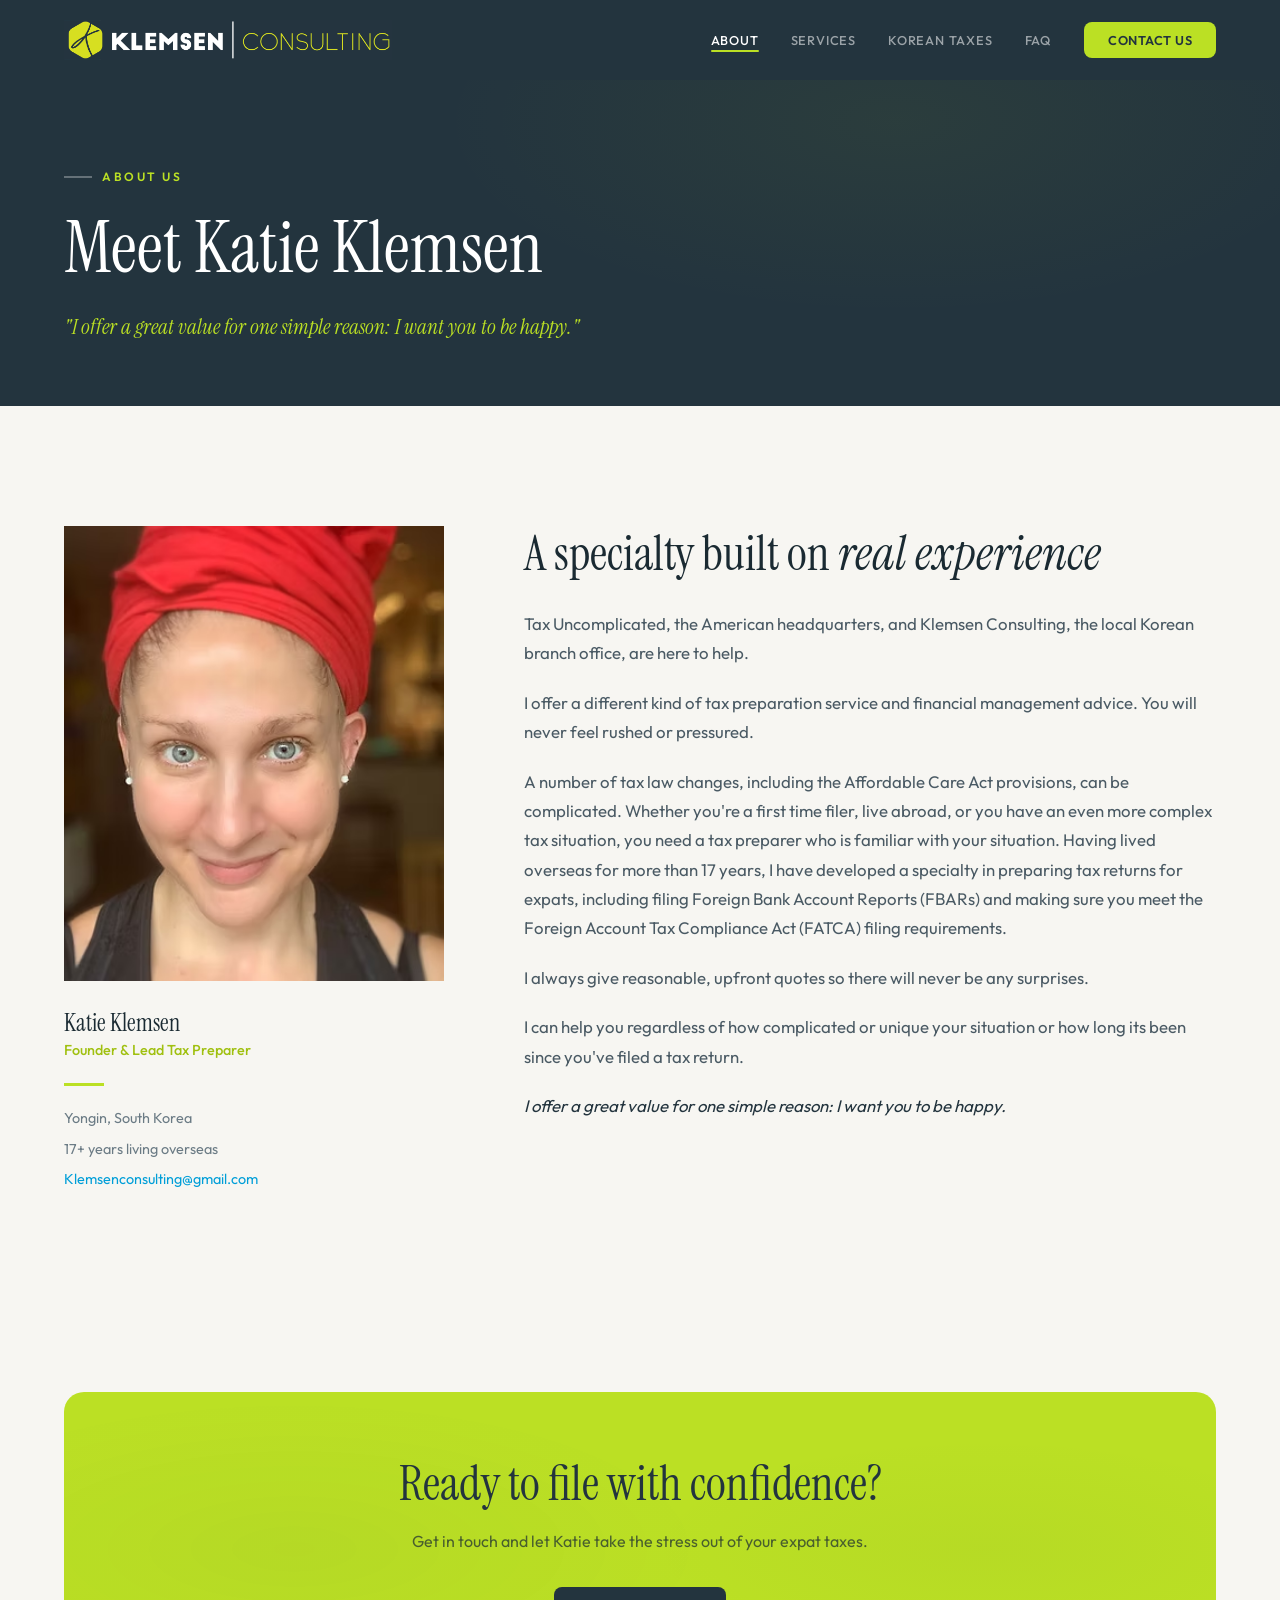
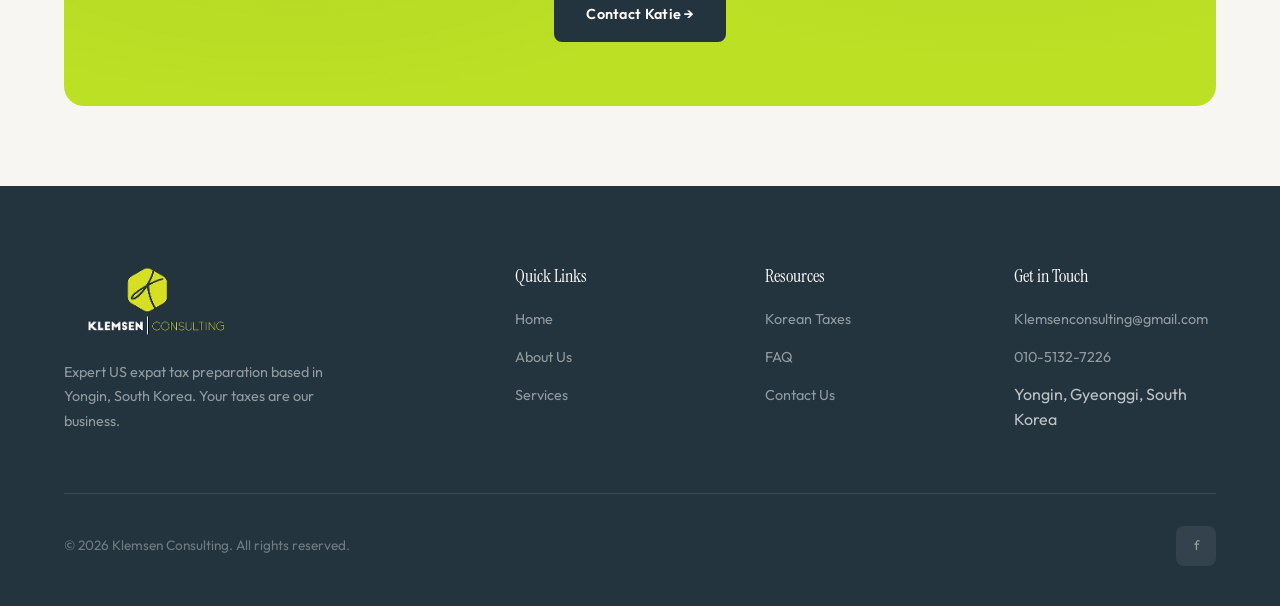
==== commit 625e6afc: "About page - original copy, remove values section" ====
--- a/about.html
+++ b/about.html
@@ -65,54 +65,33 @@
           <h2 class="anim" style="margin-bottom: 28px;">A specialty built on <em>real experience</em></h2>
 
           <p class="anim" style="font-size: 1.05rem; margin-bottom: 20px;">
-            Tax Uncomplicated, the American headquarters, and Klemsen Consulting, the local Korean branch office, were founded to help US citizens and residents living abroad navigate their tax obligations with confidence and ease.
+            Tax Uncomplicated, the American headquarters, and Klemsen Consulting, the local Korean branch office, are here to help.
           </p>
 
           <p class="anim" style="font-size: 1.05rem; margin-bottom: 20px;">
-            Having lived overseas for more than 17 years, Katie has developed deep expertise in preparing tax returns for expats — including filing Foreign Bank Account Reports (FBARs) and ensuring full compliance with the Foreign Account Tax Compliance Act (FATCA).
+            I offer a different kind of tax preparation service and financial management advice. You will never feel rushed or pressured.
           </p>
 
           <p class="anim" style="font-size: 1.05rem; margin-bottom: 20px;">
-            A number of tax law changes, including Affordable Care Act provisions and 2018 reforms, can be complicated. Whether you're a first-time filer, live abroad, or have a complex tax situation, you need a preparer who is genuinely familiar with your circumstances.
+            A number of tax law changes, including the Affordable Care Act provisions, can be complicated. Whether you're a first time filer, live abroad, or you have an even more complex tax situation, you need a tax preparer who is familiar with your situation. Having lived overseas for more than 17 years, I have developed a specialty in preparing tax returns for expats, including filing Foreign Bank Account Reports (FBARs) and making sure you meet the Foreign Account Tax Compliance Act (FATCA) filing requirements.
           </p>
 
-          <p class="anim" style="font-size: 1.05rem; margin-bottom: 48px;">
-            Katie always gives reasonable, upfront quotes — no surprises. She can help regardless of how complicated your situation or how long it's been since you've filed.
+          <p class="anim" style="font-size: 1.05rem; margin-bottom: 20px;">
+            I always give reasonable, upfront quotes so there will never be any surprises.
           </p>
 
-          <!-- What sets us apart — simple text, no boxes -->
-          <div class="anim" style="border-top: 1px solid var(--border); padding-top: 40px;">
-            <h3 style="font-size: 1.3rem; margin-bottom: 32px;">What sets us apart</h3>
+          <p class="anim" style="font-size: 1.05rem; margin-bottom: 20px;">
+            I can help you regardless of how complicated or unique your situation or how long its been since you've filed a tax return.
+          </p>
 
-            <div style="display: grid; grid-template-columns: 1fr 1fr; gap: 40px 64px;" id="values-grid">
-              <div>
-                <h4 style="font-family: var(--font-display); font-size: 1.15rem; margin-bottom: 8px; color: var(--slate);">No Judgment</h4>
-                <p style="font-size: .9rem; line-height: 1.7;">Whether it's a mini-mess or a mega-mess, Katie has likely seen messier. Expat messes are her wheelhouse. And if you have a galactic-level mess — she knows people.</p>
-              </div>
-              <div>
-                <h4 style="font-family: var(--font-display); font-size: 1.15rem; margin-bottom: 8px; color: var(--slate);">Upfront Pricing</h4>
-                <p style="font-size: .9rem; line-height: 1.7;">Reasonable quotes given before any work begins. Never any hidden fees or unexpected charges. You'll know exactly what you're paying before we start.</p>
-              </div>
-              <div>
-                <h4 style="font-family: var(--font-display); font-size: 1.15rem; margin-bottom: 8px; color: var(--slate);">Thorough Filings</h4>
-                <p style="font-size: .9rem; line-height: 1.7;">Every return includes comprehensive disclosures that answer IRS questions before they arise. No client has ever been fined or penalized.</p>
-              </div>
-              <div>
-                <h4 style="font-family: var(--font-display); font-size: 1.15rem; margin-bottom: 8px; color: var(--slate);">Global Reach</h4>
-                <p style="font-size: .9rem; line-height: 1.7;">Clients across Korea, Japan, China, Europe, Australia, and the US continue working with Katie even after repatriation. That first year back can be tricky.</p>
-              </div>
-            </div>
-          </div>
+          <p class="anim" style="font-size: 1.05rem; font-style: italic; color: var(--slate);">
+            I offer a great value for one simple reason: I want you to be happy.
+          </p>
         </div>
       </div>
     </div>
   </section>
 
-  <style>
-    @media (max-width: 1024px) {
-      #values-grid { grid-template-columns: 1fr; }
-    }
-  </style>
 
   <!-- ═══ CTA ═══ -->
   <section class="section-sm">
@@ -131,7 +110,7 @@
       <div class="footer-grid">
         <div class="footer-brand">
           <div style="margin-bottom: 16px;">
-            <img src="images/logo-small.avif" alt="Klemsen Consulting" style="height: 44px;">
+            <img src="images/logo-small.avif" alt="Klemsen Consulting" style="height: 70px;">
           </div>
           <p>Expert US expat tax preparation based in Yongin, South Korea. Your taxes are our business.</p>
         </div>
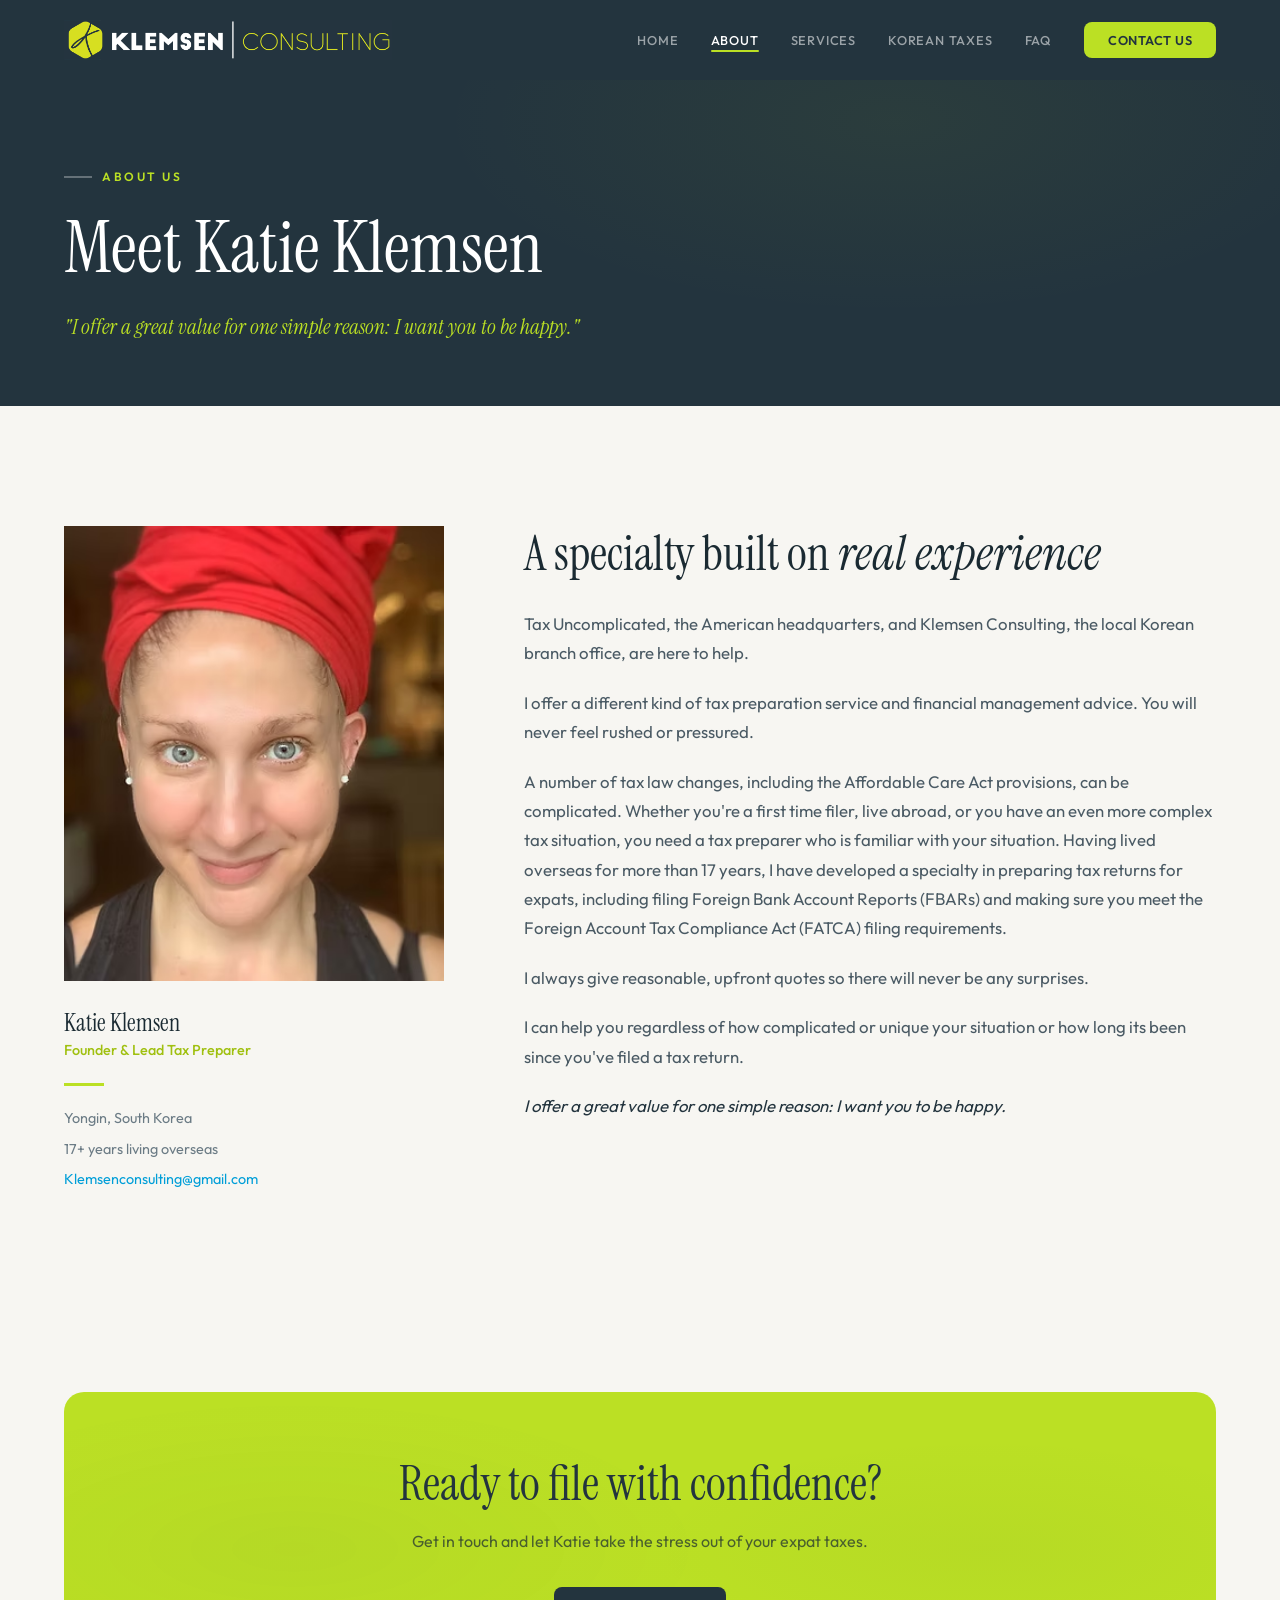
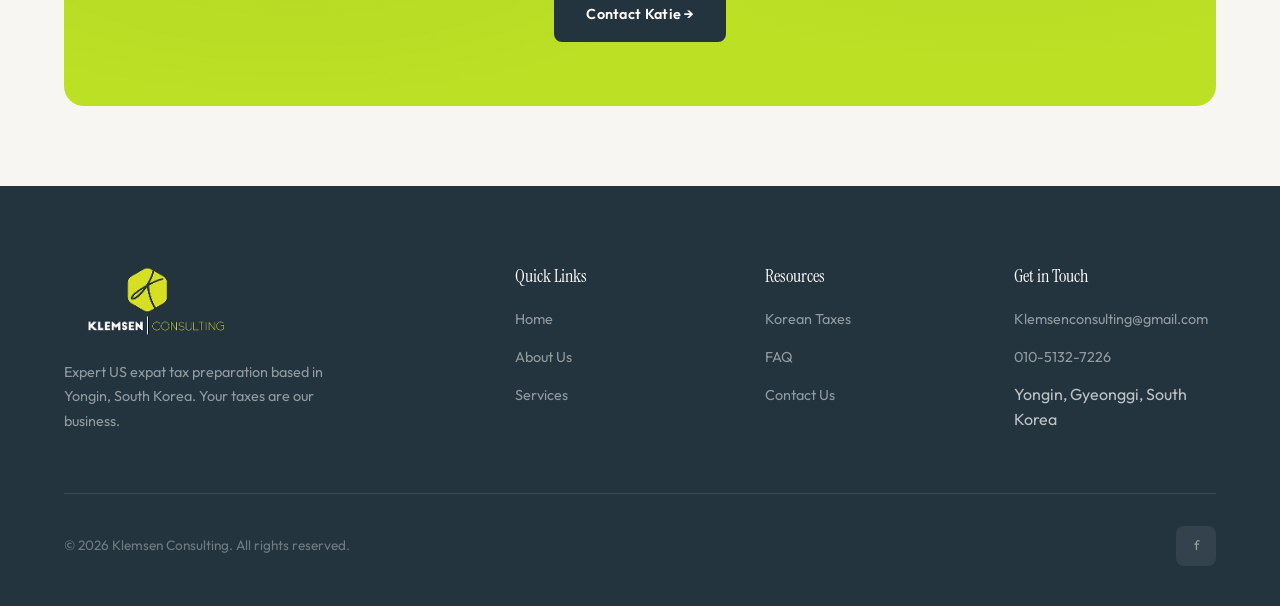
==== commit b5bb6292: "Korean taxes rebuild, Home link fix all pages" ====
--- a/about.html
+++ b/about.html
@@ -16,6 +16,7 @@
         <img src="images/header-logo.png" alt="Klemsen Consulting" class="nav-logo-img">
       </a>
       <ul class="nav-links">
+        <li><a href="index.html">Home</a></li>
         <li><a href="about.html" class="active">About</a></li>
         <li><a href="services.html">Services</a></li>
         <li><a href="korean-taxes.html">Korean Taxes</a></li>
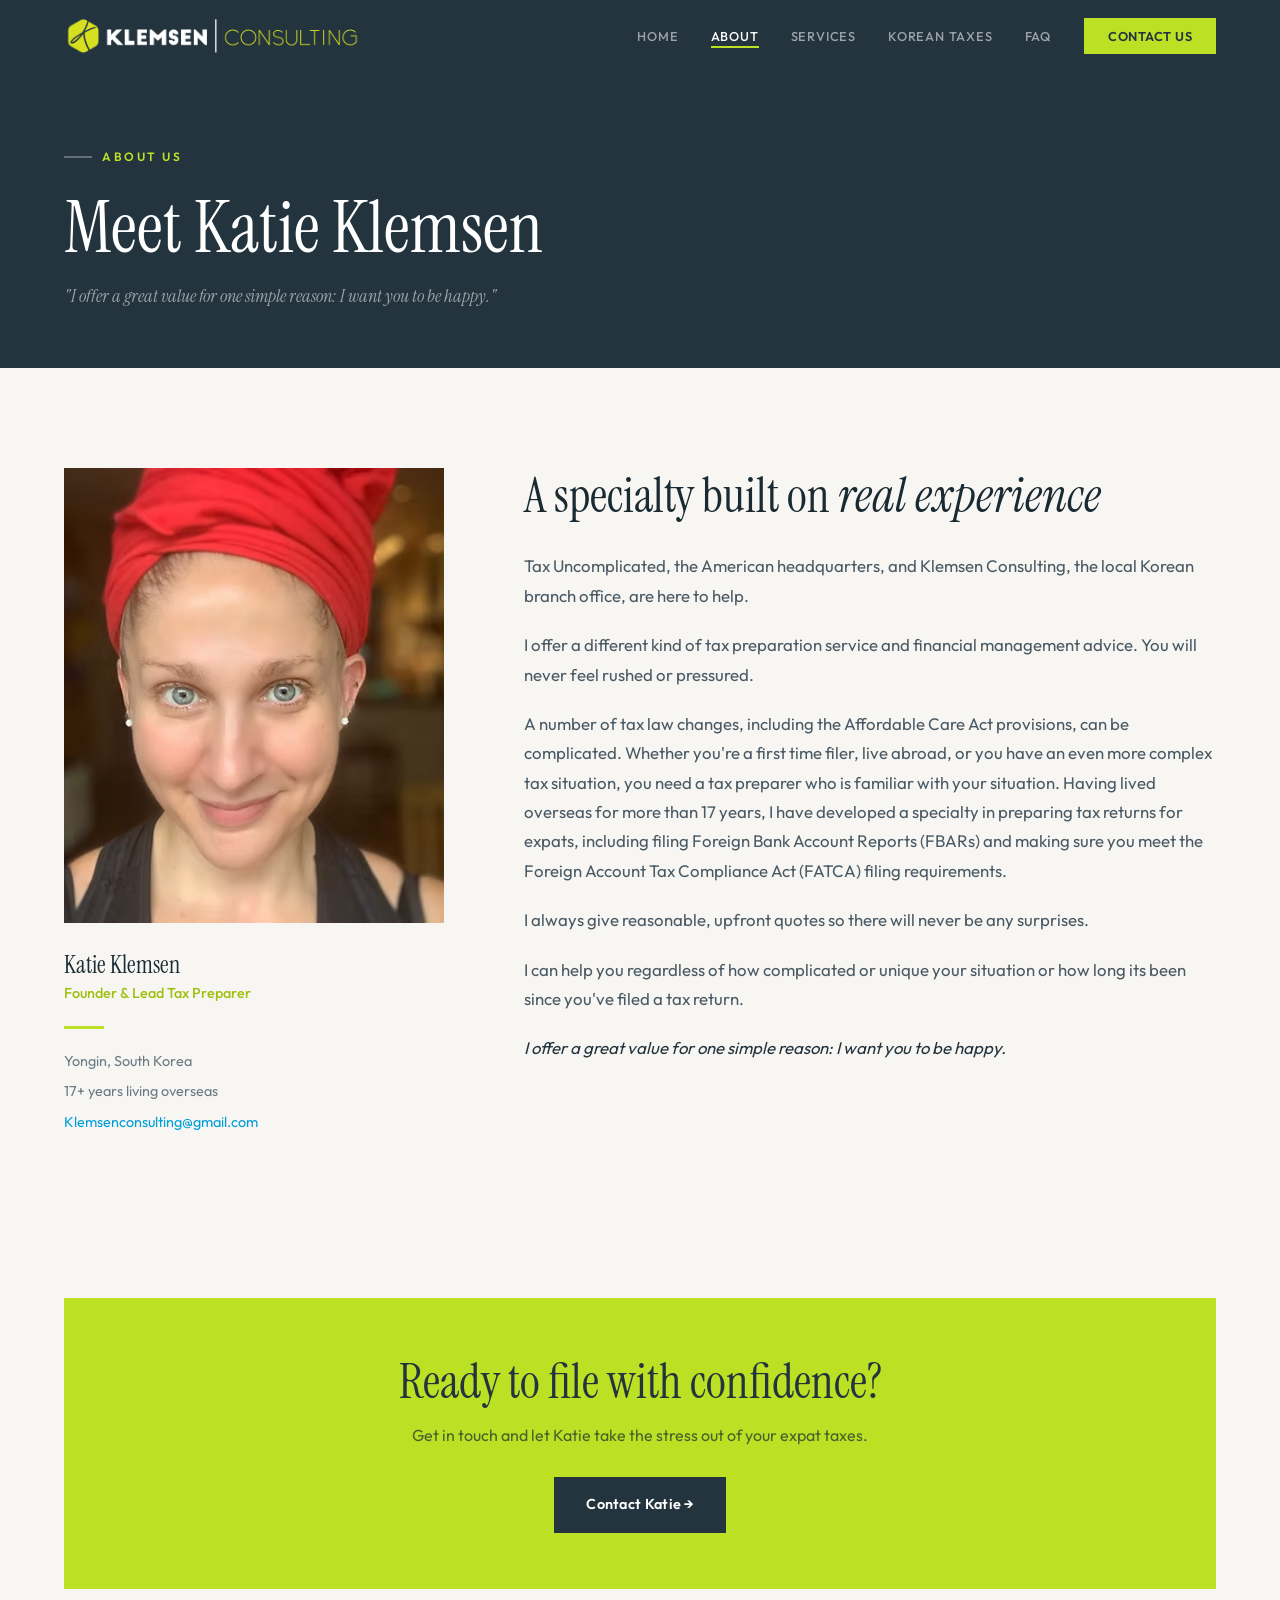
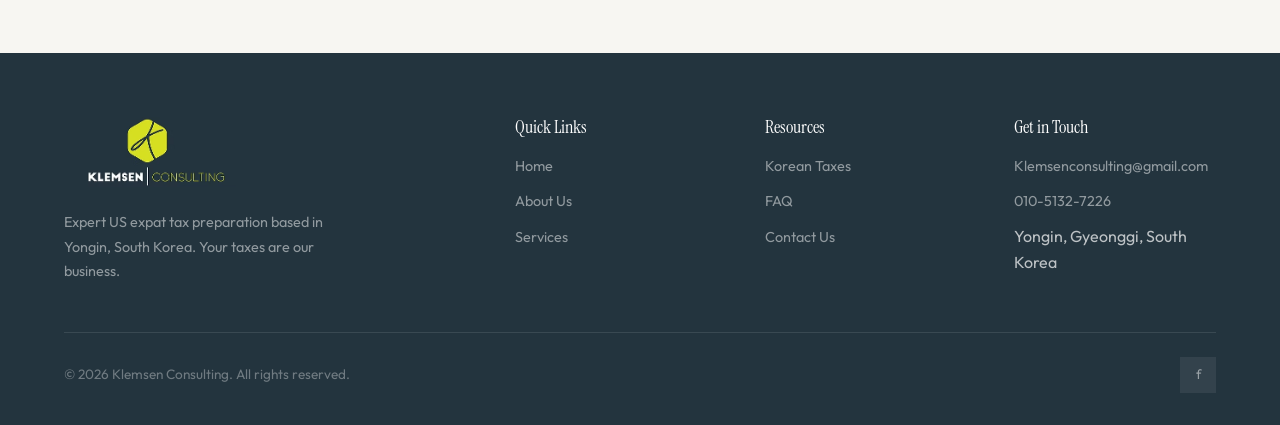
==== commit 2916648d: "Fix all page headers - consistent three lines, full width" ====
--- a/about.html
+++ b/about.html
@@ -35,13 +35,12 @@
     </div>
   </nav>
 
-  <!-- ═══ HEADER — with integrated quote ═══ -->
-  <section style="background: var(--slate); padding: 160px 0 60px; position: relative; overflow: hidden;">
-    <div style="position: absolute; inset: 0; background: radial-gradient(ellipse 60% 80% at 70% 30%, rgba(187,224,36,.05), transparent 60%);"></div>
-    <div class="container" style="position: relative; z-index: 1;">
+  <!-- ═══ HEADER ═══ -->
+  <section style="background: var(--slate); padding: 140px 0 56px;">
+    <div class="container">
       <div class="section-label section-label-light animate">About Us</div>
-      <h1 class="animate animate-d1" style="color: var(--white); max-width: 600px;">Meet Katie Klemsen</h1>
-      <p class="animate animate-d2" style="font-family: var(--font-display); font-size: 1.3rem; color: var(--lime); font-style: italic; margin-top: 20px; opacity: .85;">"I offer a great value for one simple reason: I want you to be happy."</p>
+      <h1 class="animate animate-d1" style="color: var(--white);">Meet Katie Klemsen</h1>
+      <p class="animate animate-d2" style="font-family: var(--font-display); font-style: italic; color: var(--lime); opacity: .85;  color: rgba(255,255,255,.55); margin-top: 12px; font-size: 1.1rem;">"I offer a great value for one simple reason: I want you to be happy."</p>
     </div>
   </section>
 
--- a/styles.css
+++ b/styles.css
@@ -1,9 +1,8 @@
 /* ═══════════════════════════════════════════════════
-   KLEMSEN CONSULTING — Global Styles v2
-   Brand: #23343e (dark) · #bbe024 (lime) · #181919 (black) · #009ed8 (blue)
-   COLOR STRATEGY: Lime-green forward, dark slate as accent
+   KLEMSEN CONSULTING — Styles v3
+   Brand: #23343e (slate) · #bbe024 (lime) · #181919 (black) · #009ed8 (blue)
+   NO rounded boxes. NO emoji. Clean and professional.
    ═══════════════════════════════════════════════════ */
-
 @import url('https://fonts.googleapis.com/css2?family=Instrument+Serif:ital@0;1&family=Outfit:wght@300;400;500;600;700&display=swap');
 
 :root {
@@ -23,27 +22,15 @@
   --text-secondary: #4a5a64;
   --text-muted: #6b7b85;
   --border: rgba(35,52,62,.1);
-  --border-lime: rgba(187,224,36,.3);
   --font-display: 'Instrument Serif', serif;
   --font-body: 'Outfit', sans-serif;
-  --radius: 12px;
-  --radius-lg: 20px;
   --shadow-sm: 0 1px 3px rgba(24,25,25,.06);
   --shadow-md: 0 4px 20px rgba(24,25,25,.08);
-  --shadow-lg: 0 12px 40px rgba(24,25,25,.12);
   --transition: .3s cubic-bezier(.4,0,.2,1);
 }
-
 *, *::before, *::after { box-sizing: border-box; margin: 0; padding: 0; }
 html { scroll-behavior: smooth; -webkit-font-smoothing: antialiased; }
-body {
-  font-family: var(--font-body);
-  background: var(--bg);
-  color: var(--text-primary);
-  line-height: 1.6;
-  overflow-x: hidden;
-}
-
+body { font-family: var(--font-body); background: var(--bg); color: var(--text-primary); line-height: 1.6; overflow-x: hidden; }
 h1, h2, h3, h4 { font-family: var(--font-display); font-weight: 400; line-height: 1.15; }
 h1 { font-size: clamp(2.8rem, 6vw, 4.5rem); }
 h2 { font-size: clamp(2rem, 4vw, 3rem); }
@@ -52,763 +39,197 @@
 a { text-decoration: none; color: inherit; transition: color var(--transition); }
 img { max-width: 100%; height: auto; }
 
-/* ─── Layout ─── */
 .container { max-width: 1200px; margin: 0 auto; padding: 0 24px; }
 .container-narrow { max-width: 900px; margin: 0 auto; padding: 0 24px; }
-.section { padding: 120px 0; }
-.section-sm { padding: 80px 0; }
+.section { padding: 100px 0; }
+.section-sm { padding: 64px 0; }
 
 .section-label {
-  display: inline-flex;
-  align-items: center;
-  gap: 10px;
-  font-family: var(--font-body);
-  font-size: .75rem;
-  font-weight: 600;
-  letter-spacing: 2.5px;
-  text-transform: uppercase;
-  color: var(--slate);
-  margin-bottom: 20px;
-}
-.section-label::before {
-  content: '';
-  width: 28px;
-  height: 2px;
-  background: var(--lime);
-  display: inline-block;
-}
+  display: inline-flex; align-items: center; gap: 10px;
+  font-family: var(--font-body); font-size: .75rem; font-weight: 600;
+  letter-spacing: 2.5px; text-transform: uppercase; color: var(--slate); margin-bottom: 20px;
+}
+.section-label::before { content: ''; width: 28px; height: 2px; background: var(--lime); }
 .section-label-light { color: var(--lime); }
 .section-label-light::before { background: rgba(255,255,255,.3); }
 
 /* ─── Buttons ─── */
 .btn {
-  display: inline-flex;
-  align-items: center;
-  gap: 8px;
-  font-family: var(--font-body);
-  font-weight: 600;
-  font-size: .9rem;
-  letter-spacing: .3px;
-  padding: 16px 32px;
-  border-radius: 8px;
-  border: none;
-  cursor: pointer;
-  transition: all var(--transition);
-  text-decoration: none;
-}
-.btn-dark {
-  background: var(--slate);
-  color: var(--white);
-}
-.btn-dark:hover {
-  background: var(--black);
-  transform: translateY(-2px);
-  box-shadow: 0 8px 24px rgba(35,52,62,.25);
-}
-.btn-lime {
-  background: var(--lime);
-  color: var(--text-on-lime);
-  font-weight: 700;
-}
-.btn-lime:hover {
-  background: var(--lime-light);
-  transform: translateY(-2px);
-  box-shadow: 0 8px 24px rgba(187,224,36,.35);
-}
-.btn-outline-dark {
-  background: transparent;
-  color: var(--slate);
-  border: 1.5px solid rgba(35,52,62,.3);
-}
-.btn-outline-dark:hover {
-  border-color: var(--slate);
-  background: rgba(35,52,62,.05);
-}
-.btn-outline-light {
-  background: transparent;
-  color: var(--white);
-  border: 1.5px solid rgba(255,255,255,.25);
-}
-.btn-outline-light:hover {
-  border-color: rgba(255,255,255,.5);
-  background: rgba(255,255,255,.08);
-}
-.btn-blue {
-  background: var(--blue);
-  color: var(--white);
-}
-.btn-blue:hover {
-  background: #0090c4;
-  transform: translateY(-2px);
-  box-shadow: 0 8px 24px rgba(0,158,216,.25);
-}
+  display: inline-flex; align-items: center; gap: 8px;
+  font-family: var(--font-body); font-weight: 600; font-size: .9rem;
+  letter-spacing: .3px; padding: 16px 32px; border: none; cursor: pointer;
+  transition: all var(--transition); text-decoration: none;
+}
+.btn-dark { background: var(--slate); color: var(--white); }
+.btn-dark:hover { background: var(--black); transform: translateY(-2px); box-shadow: 0 8px 24px rgba(35,52,62,.25); }
+.btn-lime { background: var(--lime); color: var(--text-on-lime); font-weight: 700; }
+.btn-lime:hover { background: var(--lime-light); transform: translateY(-2px); box-shadow: 0 8px 24px rgba(187,224,36,.35); }
+.btn-outline-dark { background: transparent; color: var(--slate); border: 1.5px solid rgba(35,52,62,.3); }
+.btn-outline-dark:hover { border-color: var(--slate); background: rgba(35,52,62,.05); }
+.btn-blue { background: var(--blue); color: var(--white); }
+.btn-blue:hover { background: #0090c4; transform: translateY(-2px); }
 
 /* ─── Navigation ─── */
-.nav {
-  position: fixed;
-  top: 0; left: 0; right: 0;
-  z-index: 1000;
-  background: var(--slate);
-  transition: all .4s ease;
-}
-.nav-inner {
-  max-width: 1200px;
-  margin: 0 auto;
-  padding: 0 24px;
-  display: flex;
-  align-items: center;
-  justify-content: space-between;
-  height: 80px;
-}
-.nav.scrolled {
-  background: var(--slate);
-  backdrop-filter: blur(16px);
-  border-bottom: 1px solid rgba(255,255,255,.05);
-}
-.nav-logo {
-  display: flex;
-  align-items: center;
-}
-.nav-logo-img {
-  height: 40px;
-  width: auto;
-}
-.nav-links {
-  display: flex;
-  align-items: center;
-  gap: 32px;
-  list-style: none;
-}
-.nav-links a {
-  font-size: .8rem;
-  font-weight: 500;
-  letter-spacing: .8px;
-  text-transform: uppercase;
-  color: rgba(255,255,255,.55);
-  position: relative;
-  padding-bottom: 4px;
-}
-.nav-links a:hover,
-.nav-links a.active {
-  color: var(--white);
-}
-.nav-links a.active::after {
-  content: '';
-  position: absolute;
-  bottom: 0; left: 0; right: 0;
-  height: 2px;
-  background: var(--lime);
-  border-radius: 2px;
-}
-/* Remove old lime-hero nav overrides since nav is always slate now */
+.nav { position: fixed; top: 0; left: 0; right: 0; z-index: 1000; background: var(--slate); transition: all .4s ease; }
+.nav-inner { max-width: 1200px; margin: 0 auto; padding: 0 24px; display: flex; align-items: center; justify-content: space-between; height: 72px; }
+.nav.scrolled { border-bottom: 1px solid rgba(255,255,255,.05); }
+.nav-logo { display: flex; align-items: center; }
+.nav-logo-img { height: 36px; width: auto; }
+.nav-links { display: flex; align-items: center; gap: 32px; list-style: none; }
+.nav-links a { font-size: .8rem; font-weight: 500; letter-spacing: .8px; text-transform: uppercase; color: rgba(255,255,255,.55); position: relative; padding-bottom: 4px; }
+.nav-links a:hover, .nav-links a.active { color: var(--white); }
+.nav-links a.active::after { content: ''; position: absolute; bottom: 0; left: 0; right: 0; height: 2px; background: var(--lime); }
 .nav-on-lime .nav-links a { color: rgba(255,255,255,.55); }
-.nav-on-lime .nav-links a:hover,
-.nav-on-lime .nav-links a.active { color: var(--white); opacity: 1; }
-
-.nav-cta {
-  background: var(--lime) !important;
-  color: var(--slate) !important;
-  padding: 10px 24px !important;
-  border-radius: 8px !important;
-  font-weight: 600 !important;
-  letter-spacing: .5px !important;
-  opacity: 1 !important;
-  transition: all var(--transition);
-}
+.nav-on-lime .nav-links a:hover, .nav-on-lime .nav-links a.active { color: var(--white); }
+.nav-cta { background: var(--lime) !important; color: var(--slate) !important; padding: 10px 24px !important; font-weight: 600 !important; letter-spacing: .5px !important; opacity: 1 !important; }
 .nav-cta:hover { background: var(--lime-light) !important; transform: translateY(-1px); }
 .nav-cta::after { display: none !important; }
-
-.nav-hamburger {
-  display: none;
-  flex-direction: column;
-  gap: 5px;
-  cursor: pointer;
-  padding: 8px;
-  background: none;
-  border: none;
-}
-.nav-hamburger span {
-  width: 24px; height: 2px;
-  background: var(--white);
-  border-radius: 2px;
-  transition: all .3s;
-}
-.nav-mobile {
-  display: none;
-  position: fixed;
-  top: 80px; left: 0; right: 0;
-  background: var(--slate);
-  padding: 24px;
-  border-bottom: 1px solid rgba(255,255,255,.08);
-  flex-direction: column;
-  gap: 16px;
-  z-index: 999;
-}
-.nav-mobile a {
-  font-size: .95rem;
-  font-weight: 500;
-  color: rgba(255,255,255,.55);
-  padding: 8px 0;
-}
+.nav-hamburger { display: none; flex-direction: column; gap: 5px; cursor: pointer; padding: 8px; background: none; border: none; }
+.nav-hamburger span { width: 24px; height: 2px; background: var(--white); border-radius: 2px; transition: all .3s; }
+.nav-mobile { display: none; position: fixed; top: 72px; left: 0; right: 0; background: var(--slate); padding: 24px; border-bottom: 1px solid rgba(255,255,255,.08); flex-direction: column; gap: 16px; z-index: 999; }
+.nav-mobile a { font-size: .95rem; font-weight: 500; color: rgba(255,255,255,.55); padding: 8px 0; }
 .nav-mobile a:hover, .nav-mobile a.active { color: var(--white); }
 .nav-mobile.open { display: flex; }
 
-/* ─── Hero (LIME background) ─── */
-.hero {
-  min-height: 100vh;
-  display: flex;
-  align-items: center;
-  position: relative;
-  overflow: hidden;
-  background: var(--lime);
-}
-.hero-bg-pattern {
-  position: absolute;
-  inset: 0;
-  background:
-    radial-gradient(ellipse 70% 60% at 75% 40%, rgba(35,52,62,.04) 0%, transparent 60%),
-    radial-gradient(ellipse 40% 50% at 10% 80%, rgba(35,52,62,.03) 0%, transparent 50%);
-}
-/* Subtle diagonal stripe texture */
-.hero-bg-pattern::after {
-  content: '';
-  position: absolute;
-  inset: 0;
-  background: repeating-linear-gradient(
-    -45deg,
-    transparent,
-    transparent 80px,
-    rgba(35,52,62,.015) 80px,
-    rgba(35,52,62,.015) 81px
-  );
-}
-.hero-grid {
-  display: grid;
-  grid-template-columns: 1.1fr .9fr;
-  gap: 60px;
-  align-items: center;
-  position: relative;
-  z-index: 1;
-}
+/* ─── Hero ─── */
+.hero { min-height: 100vh; display: flex; align-items: center; position: relative; overflow: hidden; background: var(--lime); }
+.hero-bg-pattern { position: absolute; inset: 0; background: radial-gradient(ellipse 70% 60% at 75% 40%, rgba(35,52,62,.04) 0%, transparent 60%); }
+.hero-bg-pattern::after { content: ''; position: absolute; inset: 0; background: repeating-linear-gradient(-45deg, transparent, transparent 80px, rgba(35,52,62,.015) 80px, rgba(35,52,62,.015) 81px); }
+.hero-grid { display: grid; grid-template-columns: 1.1fr .9fr; gap: 60px; align-items: center; position: relative; z-index: 1; }
 .hero-content { padding: 40px 0; }
-.hero h1 {
-  color: var(--slate);
-  margin-bottom: 24px;
-}
-.hero h1 em {
-  font-style: italic;
-  color: var(--slate);
-}
-.hero-sub {
-  color: var(--text-on-lime);
-  font-size: 1.15rem;
-  max-width: 500px;
-  margin-bottom: 40px;
-  opacity: .75;
-}
-.hero-badge {
-  display: inline-flex;
-  align-items: center;
-  gap: 8px;
-  background: rgba(35,52,62,.08);
-  border: 1px solid rgba(35,52,62,.12);
-  border-radius: 100px;
-  padding: 8px 20px;
-  margin-bottom: 28px;
-}
-.hero-badge .dot {
-  width: 8px; height: 8px;
-  border-radius: 50%;
-  background: var(--slate);
-  animation: pulse 2s infinite;
-}
-@keyframes pulse {
-  0%, 100% { opacity: 1; }
-  50% { opacity: .4; }
-}
-.hero-badge span {
-  font-size: .8rem;
-  font-weight: 600;
-  color: var(--slate);
-  letter-spacing: .5px;
-}
-.hero-stats {
-  display: flex;
-  gap: 48px;
-  margin-top: 64px;
-}
-.hero-stat-num {
-  font-family: var(--font-display);
-  font-size: 2.2rem;
-  color: var(--slate);
-  line-height: 1;
-  margin-bottom: 6px;
-}
-.hero-stat-label {
-  font-size: .8rem;
-  color: var(--text-on-lime);
-  opacity: .55;
-  letter-spacing: .5px;
-}
-
-/* Hero right visual */
-.hero-visual {
-  position: relative;
-  display: flex;
-  align-items: center;
-  justify-content: center;
-}
-.hero-card {
-  background: var(--slate);
-  border-radius: var(--radius-lg);
-  padding: 40px;
-  width: 100%;
-  max-width: 420px;
-  box-shadow: 0 20px 60px rgba(24,25,25,.2);
-}
-.hero-card-badge {
-  display: inline-flex;
-  align-items: center;
-  gap: 8px;
-  background: rgba(187,224,36,.12);
-  border: 1px solid rgba(187,224,36,.2);
-  border-radius: 100px;
-  padding: 8px 18px;
-  margin-bottom: 24px;
-}
-.hero-card-badge .dot { background: var(--lime); }
-.hero-card-badge span { color: var(--lime); }
-.hero-card h3 {
-  color: var(--white);
-  font-size: 1.4rem;
-  margin-bottom: 20px;
-}
-.hero-card-list {
-  list-style: none;
-  display: flex;
-  flex-direction: column;
-  gap: 14px;
-}
-.hero-card-list li {
-  display: flex;
-  align-items: center;
-  gap: 12px;
-  font-size: .9rem;
-  color: rgba(255,255,255,.7);
-}
-.hero-card-list .check {
-  width: 22px; height: 22px;
-  border-radius: 6px;
-  background: rgba(187,224,36,.15);
-  color: var(--lime);
-  display: flex;
-  align-items: center;
-  justify-content: center;
-  font-size: .7rem;
-  flex-shrink: 0;
-}
-
-/* ─── Page headers (dark) ─── */
-.page-header {
-  background: var(--slate);
-  padding: 160px 0 80px;
-  position: relative;
-  overflow: hidden;
-}
-.page-header-glow {
-  position: absolute;
-  inset: 0;
-  background: radial-gradient(ellipse 60% 80% at 60% 30%, rgba(187,224,36,.06), transparent 60%);
-}
+.hero h1 { color: var(--slate); margin-bottom: 24px; }
+.hero h1 em { font-style: italic; }
+.hero-eyebrow { font-size: .85rem; font-weight: 600; letter-spacing: 1px; text-transform: uppercase; color: var(--slate); opacity: .5; margin-bottom: 20px; }
+.hero-sub { color: var(--text-on-lime); font-size: 1.15rem; max-width: 500px; margin-bottom: 40px; opacity: .75; }
+.hero-visual { position: relative; display: flex; align-items: center; justify-content: center; }
+.hero-card { background: var(--slate); padding: 40px; width: 100%; max-width: 420px; box-shadow: 0 20px 60px rgba(24,25,25,.2); }
+.hero-card-label { font-size: .8rem; font-weight: 600; letter-spacing: 1.5px; text-transform: uppercase; color: var(--lime); opacity: .7; margin-bottom: 20px; }
+.hero-card h3 { color: var(--white); font-size: 1.4rem; margin-bottom: 20px; }
+.hero-card-list { list-style: none; display: flex; flex-direction: column; gap: 14px; }
+.hero-card-list li { display: flex; align-items: center; gap: 12px; font-size: .9rem; color: rgba(255,255,255,.7); }
+.hero-card-list .check { width: 22px; height: 22px; background: rgba(187,224,36,.15); color: var(--lime); display: flex; align-items: center; justify-content: center; font-size: .7rem; flex-shrink: 0; }
+
+/* ─── Page headers ─── */
+.page-header { background: var(--slate); padding: 130px 0 60px; position: relative; overflow: hidden; }
+.page-header-sm { padding: 120px 0 48px; }
 .page-header h1 { color: var(--white); max-width: 650px; }
 .page-header h1 em { color: var(--lime); }
-.page-header p { color: rgba(255,255,255,.55); max-width: 520px; margin-top: 16px; font-size: 1.1rem; }
-
-/* ─── Cards ─── */
-.card {
-  background: var(--white);
-  border-radius: var(--radius-lg);
-  border: 1px solid var(--border);
-  padding: 36px;
-  transition: all var(--transition);
-}
-.card:hover {
-  border-color: rgba(35,52,62,.18);
-  box-shadow: var(--shadow-md);
-  transform: translateY(-4px);
-}
-
-/* ─── Service cards ─── */
-.service-grid {
-  display: grid;
-  grid-template-columns: repeat(3, 1fr);
-  gap: 24px;
-}
-.service-card {
-  background: var(--white);
-  border: 1px solid var(--border);
-  border-radius: var(--radius-lg);
-  padding: 36px;
-  transition: all var(--transition);
-  position: relative;
-  overflow: hidden;
-}
-.service-card:hover {
-  border-color: rgba(35,52,62,.2);
-  box-shadow: var(--shadow-md);
-  transform: translateY(-6px);
-}
-.service-card::before {
-  content: '';
-  position: absolute;
-  top: 0; left: 0; right: 0;
-  height: 3px;
-  background: linear-gradient(90deg, var(--lime), var(--blue));
-  opacity: 0;
-  transition: opacity var(--transition);
-}
-.service-card:hover::before { opacity: 1; }
-.service-icon {
-  width: 52px; height: 52px;
-  border-radius: 12px;
-  background: rgba(187,224,36,.15);
-  display: flex;
-  align-items: center;
-  justify-content: center;
-  font-size: 1.4rem;
-  margin-bottom: 20px;
-}
-.service-card h3 {
-  font-size: 1.3rem;
-  color: var(--text-primary);
-  margin-bottom: 8px;
-}
-.service-price {
-  font-family: var(--font-body);
-  font-weight: 600;
-  font-size: .85rem;
-  color: var(--blue);
-  margin-bottom: 14px;
-}
-.service-card p {
-  font-size: .9rem;
-  color: var(--text-muted);
-  line-height: 1.7;
-}
-
-/* ─── Testimonial cards ─── */
-.testimonial-card {
-  background: var(--white);
-  border: 1px solid var(--border);
-  border-radius: var(--radius-lg);
-  padding: 40px;
-  position: relative;
-}
-.testimonial-card::before {
-  content: '"';
-  font-family: var(--font-display);
-  font-size: 5rem;
-  color: rgba(187,224,36,.25);
-  position: absolute;
-  top: 16px; left: 28px;
-  line-height: 1;
-}
-.testimonial-card p {
-  font-size: 1.05rem;
-  line-height: 1.8;
-  color: var(--text-secondary);
-  margin-bottom: 24px;
-  position: relative;
-  z-index: 1;
-}
-.testimonial-author {
-  display: flex;
-  align-items: center;
-  gap: 14px;
-}
-.testimonial-avatar {
-  width: 48px; height: 48px;
-  border-radius: 50%;
-  overflow: hidden;
-  background: var(--slate);
-  color: var(--lime);
-  display: flex;
-  align-items: center;
-  justify-content: center;
-  font-family: var(--font-display);
-  font-size: 1.2rem;
-  flex-shrink: 0;
-}
-.testimonial-avatar img {
-  width: 100%; height: 100%;
-  object-fit: cover;
-}
-.testimonial-name {
-  font-weight: 600;
-  font-size: .95rem;
-  color: var(--text-primary);
-}
-.testimonial-role {
-  font-size: .8rem;
-  color: var(--text-muted);
-}
+.page-header p { color: rgba(255,255,255,.55); max-width: 520px; margin-top: 12px; font-size: 1.05rem; }
+
+/* ─── Three col divider ─── */
+.three-col-divider { display: grid; grid-template-columns: 1fr 1px 1fr 1px 1fr; gap: 0; align-items: start; max-width: 960px; margin: 0 auto; }
+.three-col-divider > div:not(.vr) { padding: 0 40px; text-align: center; }
+.three-col-divider .vr { width: 1px; height: 100%; background: var(--border); }
+.big-word { font-family: var(--font-display); font-size: 3.5rem; color: var(--slate); line-height: 1; margin-bottom: 16px; }
+
+/* ─── Services list ─── */
+.services-list { border-top: 1px solid var(--border); }
+.services-list-item { display: flex; justify-content: space-between; align-items: center; padding: 18px 0; border-bottom: 1px solid var(--border); transition: all var(--transition); cursor: pointer; }
+.services-list-item:hover { padding-left: 12px; }
+.services-list-name { font-weight: 500; font-size: .95rem; color: var(--text-primary); }
+.services-list-item:hover .services-list-name { color: var(--slate); }
+.services-list-price { font-weight: 600; font-size: .85rem; color: var(--blue); white-space: nowrap; }
+
+/* ─── Service detail (services page) ─── */
+.service-detail { border-bottom: 1px solid var(--border); padding: 48px 0; }
+.service-detail:last-child { border-bottom: none; }
+.service-num { font-family: var(--font-display); font-size: 1rem; color: var(--text-muted); margin-bottom: 8px; }
+.service-detail h3 { font-size: 1.5rem; color: var(--text-primary); margin-bottom: 6px; }
+.service-detail .price { font-weight: 600; color: var(--blue); font-size: .95rem; margin-bottom: 16px; }
+.service-detail p { max-width: 640px; margin-bottom: 12px; }
+.service-detail .note { font-size: .85rem; color: var(--text-muted); font-style: italic; }
+
+/* ─── Testimonials ─── */
+.testimonial-card { background: var(--white); border-left: 3px solid var(--lime); padding: 32px 36px; position: relative; }
+.testimonial-card p { font-size: 1rem; line-height: 1.8; color: var(--text-secondary); margin-bottom: 20px; }
+.testimonial-author { display: flex; align-items: center; gap: 14px; }
+.testimonial-avatar { width: 48px; height: 48px; overflow: hidden; background: var(--slate); flex-shrink: 0; }
+.testimonial-avatar img { width: 100%; height: 100%; object-fit: cover; }
+.testimonial-name { font-weight: 600; font-size: .95rem; color: var(--text-primary); }
+.testimonial-role { font-size: .8rem; color: var(--text-muted); }
 
 /* ─── FAQ ─── */
-.faq-item {
-  border-bottom: 1px solid var(--border);
-  padding: 28px 0;
-}
-.faq-question {
-  display: flex;
-  justify-content: space-between;
-  align-items: center;
-  cursor: pointer;
-  gap: 16px;
-  background: none;
-  border: none;
-  width: 100%;
-  text-align: left;
-  font-family: var(--font-display);
-  font-size: 1.2rem;
-  color: var(--text-primary);
-  padding: 0;
-}
-.faq-question:hover { color: var(--slate); }
-.faq-toggle {
-  width: 32px; height: 32px;
-  border-radius: 50%;
-  background: rgba(187,224,36,.2);
-  display: flex;
-  align-items: center;
-  justify-content: center;
-  flex-shrink: 0;
-  font-size: 1.1rem;
-  color: var(--slate);
-  transition: all var(--transition);
-}
-.faq-item.open .faq-toggle {
-  background: var(--lime);
-  color: var(--slate);
-  transform: rotate(45deg);
-}
-.faq-answer {
-  max-height: 0;
-  overflow: hidden;
-  transition: max-height .4s ease, padding .4s ease;
-}
-.faq-item.open .faq-answer {
-  max-height: 600px;
-  padding-top: 16px;
-}
-.faq-answer p {
-  font-size: .95rem;
-  line-height: 1.8;
-  color: var(--text-muted);
-}
-
-/* ─── Contact form ─── */
+.faq-item { border-bottom: 1px solid var(--border); padding: 28px 0; }
+.faq-question { display: flex; justify-content: space-between; align-items: center; cursor: pointer; gap: 16px; background: none; border: none; width: 100%; text-align: left; font-family: var(--font-display); font-size: 1.2rem; color: var(--text-primary); padding: 0; }
+.faq-toggle { width: 28px; height: 28px; background: none; display: flex; align-items: center; justify-content: center; flex-shrink: 0; font-size: 1.1rem; color: var(--slate); transition: all var(--transition); }
+.faq-item.open .faq-toggle { transform: rotate(45deg); color: var(--lime-dark); }
+.faq-answer { max-height: 0; overflow: hidden; transition: max-height .4s ease, padding .4s ease; }
+.faq-item.open .faq-answer { max-height: 600px; padding-top: 16px; }
+.faq-answer p { font-size: .95rem; line-height: 1.8; color: var(--text-muted); }
+
+/* ─── Contact ─── */
 .form-group { margin-bottom: 20px; }
-.form-label {
-  display: block;
-  font-size: .82rem;
-  font-weight: 600;
-  letter-spacing: .8px;
-  text-transform: uppercase;
-  color: var(--text-secondary);
-  margin-bottom: 8px;
-}
-.form-input, .form-textarea {
-  width: 100%;
-  padding: 14px 18px;
-  border-radius: 8px;
-  border: 1.5px solid var(--border);
-  background: var(--white);
-  font-family: var(--font-body);
-  font-size: .95rem;
-  color: var(--text-primary);
-  transition: border-color var(--transition);
-  outline: none;
-}
-.form-input:focus, .form-textarea:focus {
-  border-color: var(--lime-dark);
-  box-shadow: 0 0 0 3px rgba(187,224,36,.15);
-}
+.form-label { display: block; font-size: .82rem; font-weight: 600; letter-spacing: .8px; text-transform: uppercase; color: var(--text-secondary); margin-bottom: 8px; }
+.form-input, .form-textarea { width: 100%; padding: 14px 18px; border: 1.5px solid var(--border); background: var(--white); font-family: var(--font-body); font-size: .95rem; color: var(--text-primary); transition: border-color var(--transition); outline: none; }
+.form-input:focus, .form-textarea:focus { border-color: var(--lime-dark); box-shadow: 0 0 0 3px rgba(187,224,36,.15); }
 .form-textarea { min-height: 140px; resize: vertical; }
 
+/* ─── Contact info (no boxes, no emoji) ─── */
+.contact-info-item { padding: 16px 0; border-bottom: 1px solid var(--border); }
+.contact-info-item:last-child { border-bottom: none; }
+.contact-info-label { font-size: .75rem; font-weight: 600; letter-spacing: 1.5px; text-transform: uppercase; color: var(--text-muted); margin-bottom: 4px; }
+.contact-info-value { font-size: 1rem; font-weight: 500; color: var(--text-primary); }
+.contact-info-value a { color: var(--blue); }
+.contact-info-note { font-size: .8rem; color: var(--text-muted); margin-top: 2px; font-style: italic; }
+
 /* ─── Tax table ─── */
-.tax-table {
-  width: 100%;
-  border-collapse: separate;
-  border-spacing: 0;
-  border-radius: var(--radius);
-  overflow: hidden;
-  border: 1px solid var(--border);
-  margin: 32px 0;
-  background: var(--white);
-}
-.tax-table th {
-  background: var(--slate);
-  color: var(--white);
-  font-size: .8rem;
-  font-weight: 600;
-  letter-spacing: 1px;
-  text-transform: uppercase;
-  text-align: left;
-  padding: 16px 24px;
-}
-.tax-table td {
-  padding: 14px 24px;
-  font-size: .9rem;
-  color: var(--text-secondary);
-  border-bottom: 1px solid var(--border);
-}
-.tax-table tr:last-child td { border-bottom: none; }
+.tax-table { width: 100%; border-collapse: collapse; margin: 24px 0; }
+.tax-table th { background: var(--slate); color: var(--white); font-size: .8rem; font-weight: 600; letter-spacing: 1px; text-transform: uppercase; text-align: left; padding: 14px 20px; }
+.tax-table td { padding: 12px 20px; font-size: .9rem; color: var(--text-secondary); border-bottom: 1px solid var(--border); }
 .tax-table tr:hover td { background: rgba(187,224,36,.04); }
 
 /* ─── CTA Banner ─── */
-.cta-banner {
-  background: var(--lime);
-  border-radius: var(--radius-lg);
-  padding: 64px;
-  text-align: center;
-  position: relative;
-  overflow: hidden;
-}
-.cta-banner::before {
-  content: '';
-  position: absolute;
-  inset: 0;
-  background:
-    radial-gradient(ellipse 60% 80% at 20% 50%, rgba(35,52,62,.04) 0%, transparent 60%),
-    radial-gradient(ellipse 50% 60% at 80% 50%, rgba(35,52,62,.03) 0%, transparent 60%);
-}
-.cta-banner h2 {
-  color: var(--slate);
-  position: relative;
-  z-index: 1;
-  margin-bottom: 16px;
-}
-.cta-banner p {
-  color: var(--text-on-lime);
-  opacity: .7;
-  position: relative;
-  z-index: 1;
-  max-width: 500px;
-  margin: 0 auto 32px;
-}
+.cta-banner { background: var(--lime); padding: 56px; text-align: center; position: relative; overflow: hidden; }
+.cta-banner h2 { color: var(--slate); position: relative; z-index: 1; margin-bottom: 12px; }
+.cta-banner p { color: var(--text-on-lime); opacity: .7; position: relative; z-index: 1; max-width: 500px; margin: 0 auto 28px; }
 
 /* ─── Footer ─── */
-.footer {
-  background: var(--slate);
-  color: rgba(255,255,255,.7);
-  padding: 80px 0 40px;
-}
-.footer-grid {
-  display: grid;
-  grid-template-columns: 2fr 1fr 1fr 1fr;
-  gap: 48px;
-  margin-bottom: 60px;
-}
-.footer h4 {
-  color: var(--white);
-  font-family: var(--font-display);
-  font-size: 1.1rem;
-  margin-bottom: 20px;
-}
-.footer-brand p {
-  color: rgba(255,255,255,.5);
-  font-size: .9rem;
-  line-height: 1.7;
-  max-width: 300px;
-}
-.footer-links {
-  list-style: none;
-  display: flex;
-  flex-direction: column;
-  gap: 12px;
-}
-.footer-links a {
-  color: rgba(255,255,255,.5);
-  font-size: .9rem;
-  transition: color var(--transition);
-}
+.footer { background: var(--slate); color: rgba(255,255,255,.7); padding: 64px 0 32px; }
+.footer-grid { display: grid; grid-template-columns: 2fr 1fr 1fr 1fr; gap: 48px; margin-bottom: 48px; }
+.footer h4 { color: var(--white); font-family: var(--font-display); font-size: 1.1rem; margin-bottom: 16px; }
+.footer-brand p { color: rgba(255,255,255,.5); font-size: .9rem; line-height: 1.7; max-width: 300px; }
+.footer-links { list-style: none; display: flex; flex-direction: column; gap: 10px; }
+.footer-links a { color: rgba(255,255,255,.5); font-size: .9rem; }
 .footer-links a:hover { color: var(--lime); }
-.footer-bottom {
-  border-top: 1px solid rgba(255,255,255,.1);
-  padding-top: 32px;
-  display: flex;
-  justify-content: space-between;
-  align-items: center;
-  font-size: .85rem;
-  color: rgba(255,255,255,.35);
-}
+.footer-bottom { border-top: 1px solid rgba(255,255,255,.1); padding-top: 24px; display: flex; justify-content: space-between; align-items: center; font-size: .85rem; color: rgba(255,255,255,.35); }
 .footer-social { display: flex; gap: 16px; }
-.footer-social a {
-  width: 40px; height: 40px;
-  border-radius: 8px;
-  background: rgba(255,255,255,.07);
-  display: flex;
-  align-items: center;
-  justify-content: center;
-  color: rgba(255,255,255,.5);
-  transition: all var(--transition);
-  font-size: .85rem;
-}
-.footer-social a:hover {
-  background: var(--lime);
-  color: var(--slate);
-}
+.footer-social a { width: 36px; height: 36px; background: rgba(255,255,255,.07); display: flex; align-items: center; justify-content: center; color: rgba(255,255,255,.5); font-size: .85rem; }
+.footer-social a:hover { background: var(--lime); color: var(--slate); }
+
+/* ─── Utility ─── */
+.about-grid { display: grid; grid-template-columns: 1fr 1.4fr; gap: 64px; align-items: start; }
+.contact-grid { display: grid; grid-template-columns: 1fr 1.3fr; gap: 64px; align-items: start; }
+.two-col { display: grid; grid-template-columns: 1fr 1fr; gap: 0; }
 
 /* ─── Animations ─── */
-@keyframes fadeUp {
-  from { opacity: 0; transform: translateY(30px); }
-  to { opacity: 1; transform: translateY(0); }
-}
+@keyframes fadeUp { from { opacity: 0; transform: translateY(30px); } to { opacity: 1; transform: translateY(0); } }
 .animate { animation: fadeUp .8s cubic-bezier(.16,1,.3,1) both; }
 .animate-d1 { animation-delay: .1s; }
 .animate-d2 { animation-delay: .2s; }
 .animate-d3 { animation-delay: .3s; }
 .animate-d4 { animation-delay: .4s; }
 
-/* ─── Utility grids ─── */
-.about-grid {
-  display: grid;
-  grid-template-columns: 1fr 1.4fr;
-  gap: 64px;
-  align-items: start;
-}
-.contact-grid {
-  display: grid;
-  grid-template-columns: 1fr 1.3fr;
-  gap: 64px;
-  align-items: start;
-}
-.two-col {
-  display: grid;
-  grid-template-columns: 1fr 1fr;
-  gap: 32px;
-}
-
 /* ─── Responsive ─── */
 @media (max-width: 1024px) {
   .hero-grid { grid-template-columns: 1fr; }
   .hero-visual { display: none; }
-  .service-grid { grid-template-columns: repeat(2, 1fr); }
   .footer-grid { grid-template-columns: 1fr 1fr; }
   .about-grid { grid-template-columns: 1fr; }
   .two-col { grid-template-columns: 1fr; }
+  .three-col-divider { grid-template-columns: 1fr; gap: 40px; }
+  .three-col-divider .vr { width: 60px; height: 1px; margin: 0 auto; }
 }
 @media (max-width: 768px) {
   .nav-links { display: none !important; }
   .nav-hamburger { display: flex; }
-  .hero { min-height: auto; padding-top: 120px; padding-bottom: 80px; }
+  .hero { min-height: auto; padding-top: 110px; padding-bottom: 60px; }
   .hero h1 { font-size: 2.4rem; }
-  .hero-stats { gap: 32px; flex-wrap: wrap; }
-  .service-grid { grid-template-columns: 1fr; }
-  .section { padding: 80px 0; }
+  .section { padding: 64px 0; }
   .footer-grid { grid-template-columns: 1fr; gap: 32px; }
   .footer-bottom { flex-direction: column; gap: 16px; text-align: center; }
   .cta-banner { padding: 40px 24px; }
   .contact-grid { grid-template-columns: 1fr; }
   .about-grid { gap: 40px; }
-}
+  .page-header { padding: 110px 0 48px; }
+  .page-header h1 { font-size: 2rem; }
+}
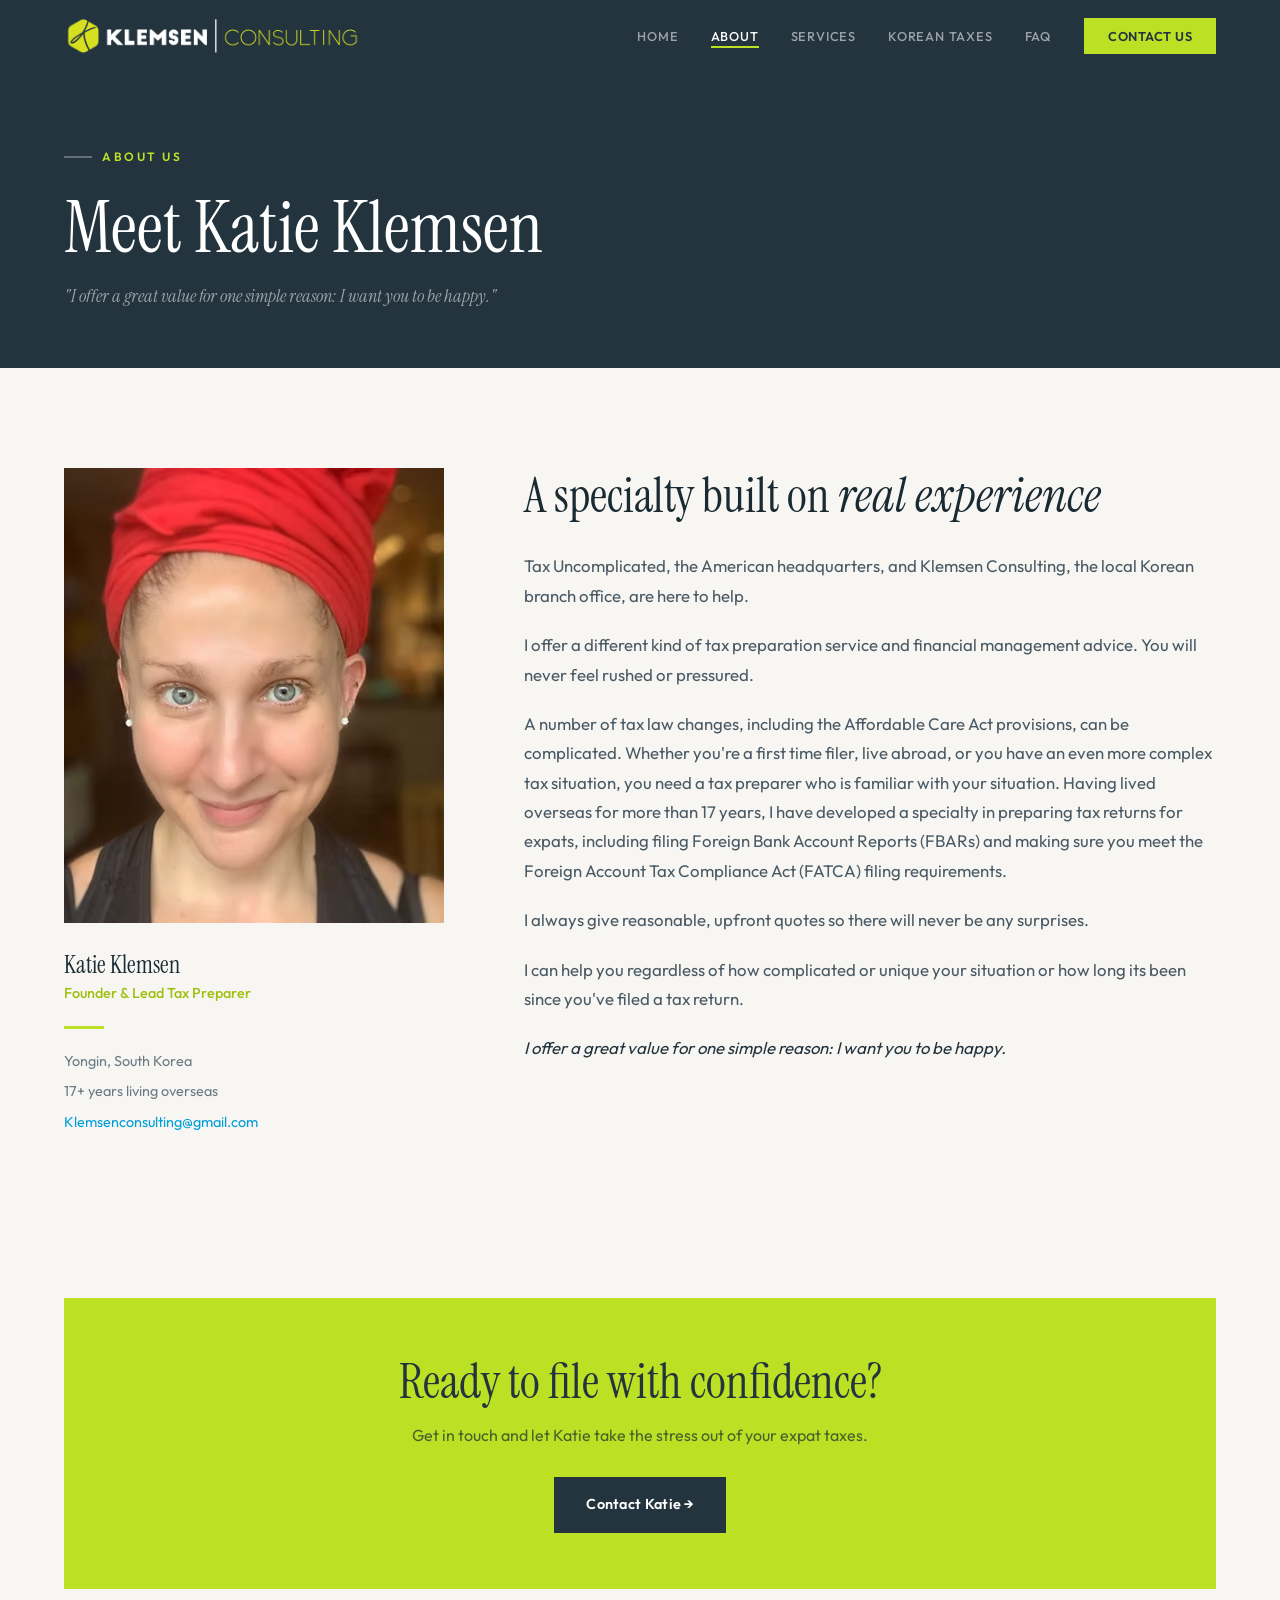
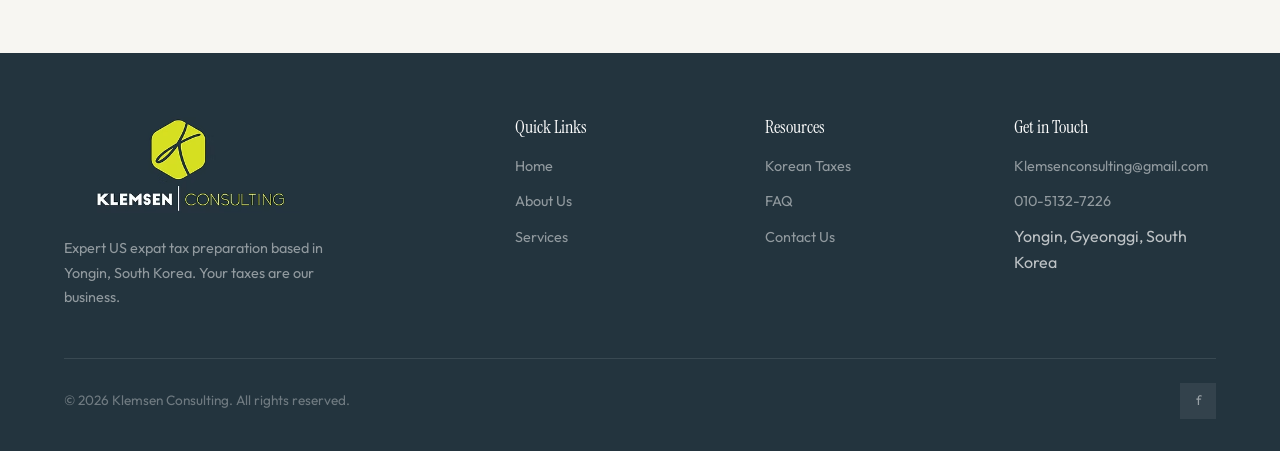
==== commit ee55ddb5: "Normalize footer logo to 96px all pages" ====
--- a/about.html
+++ b/about.html
@@ -110,7 +110,7 @@
       <div class="footer-grid">
         <div class="footer-brand">
           <div style="margin-bottom: 16px;">
-            <img src="images/logo-small.avif" alt="Klemsen Consulting" style="height: 70px;">
+            <img src="images/logo-small.avif" alt="Klemsen Consulting" style="height: 96px;">
           </div>
           <p>Expert US expat tax preparation based in Yongin, South Korea. Your taxes are our business.</p>
         </div>
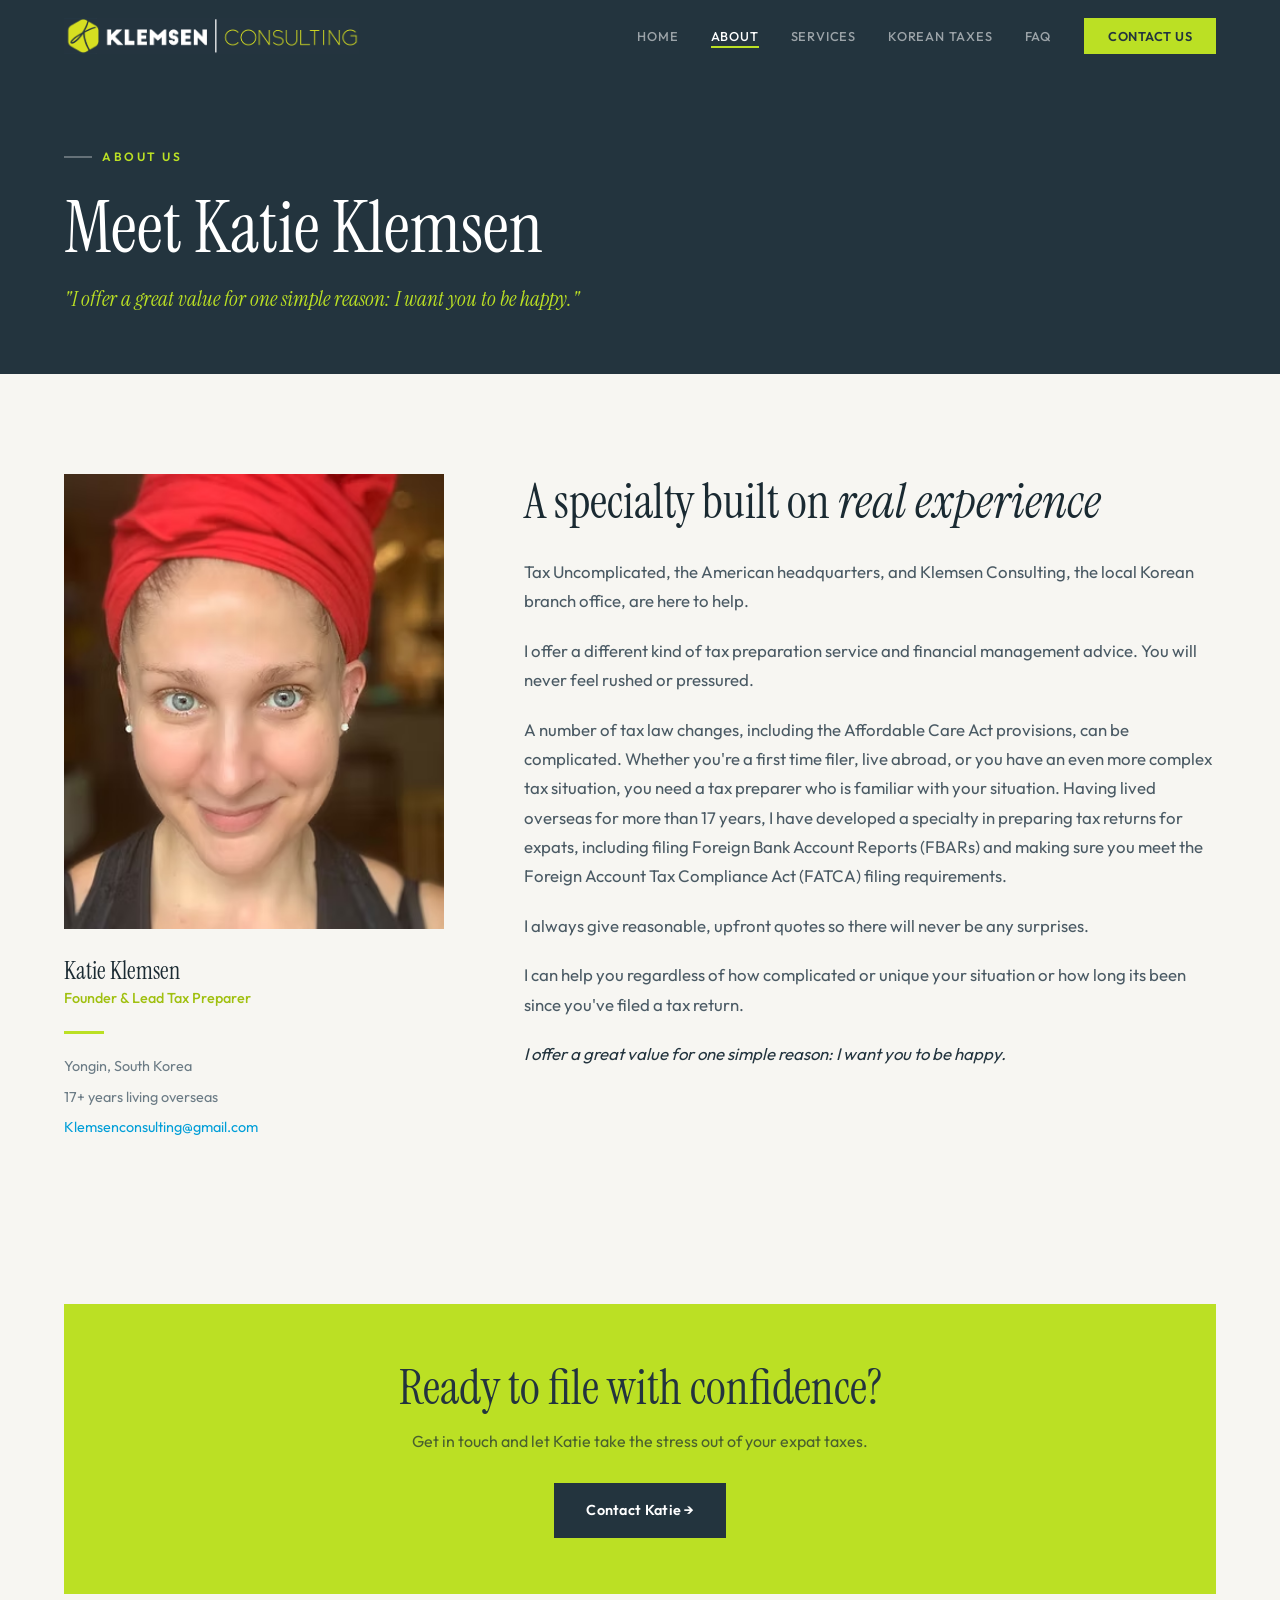
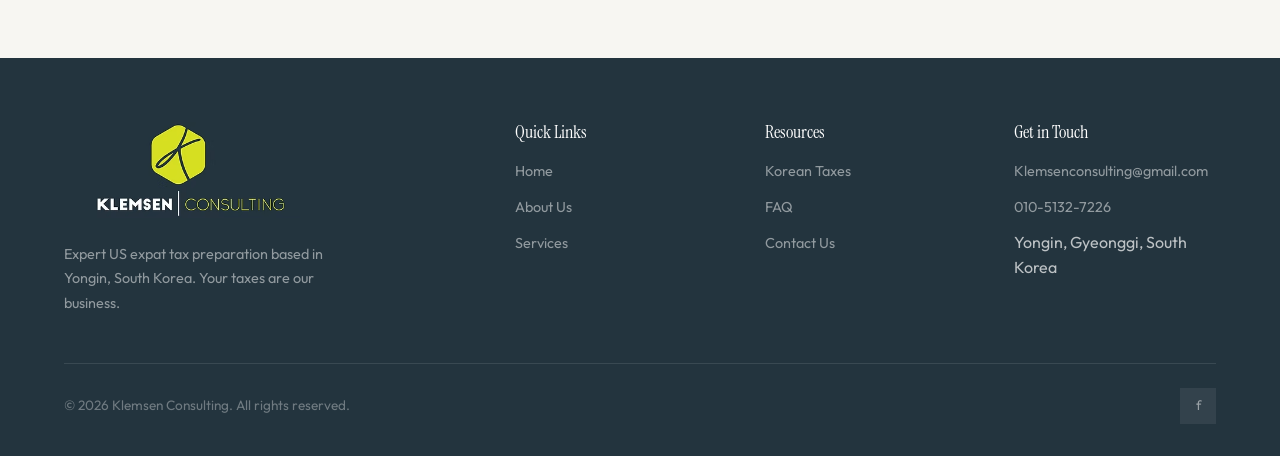
==== commit 8041abdc: "All pages now data-driven from JSON, CMS edits go live" ====
--- a/about.html
+++ b/about.html
@@ -4,150 +4,64 @@
   <meta charset="UTF-8">
   <meta name="viewport" content="width=device-width, initial-scale=1.0">
   <title>About Us | Klemsen Consulting</title>
-  <meta name="description" content="Meet Katie Klemsen — expat tax specialist with 17+ years of overseas experience helping Americans file from abroad.">
   <link rel="stylesheet" href="styles.css">
 </head>
 <body>
+  <nav class="nav"><div class="nav-inner"><a href="index.html" class="nav-logo"><img src="images/header-logo.png" alt="Klemsen Consulting" class="nav-logo-img"></a><ul class="nav-links"><li><a href="index.html">Home</a></li><li><a href="about.html" class="active">About</a></li><li><a href="services.html">Services</a></li><li><a href="korean-taxes.html">Korean Taxes</a></li><li><a href="faq.html">FAQ</a></li><li><a href="contact.html" class="nav-cta">Contact Us</a></li></ul><button class="nav-hamburger" aria-label="Menu"><span></span><span></span><span></span></button></div><div class="nav-mobile"><a href="index.html">Home</a><a href="about.html" class="active">About</a><a href="services.html">Services</a><a href="korean-taxes.html">Korean Taxes</a><a href="faq.html">FAQ</a><a href="contact.html">Contact Us</a></div></nav>
 
-  <!-- ═══ NAV ═══ -->
-  <nav class="nav">
-    <div class="nav-inner">
-      <a href="index.html" class="nav-logo">
-        <img src="images/header-logo.png" alt="Klemsen Consulting" class="nav-logo-img">
-      </a>
-      <ul class="nav-links">
-        <li><a href="index.html">Home</a></li>
-        <li><a href="about.html" class="active">About</a></li>
-        <li><a href="services.html">Services</a></li>
-        <li><a href="korean-taxes.html">Korean Taxes</a></li>
-        <li><a href="faq.html">FAQ</a></li>
-        <li><a href="contact.html" class="nav-cta">Contact Us</a></li>
-      </ul>
-      <button class="nav-hamburger" aria-label="Menu"><span></span><span></span><span></span></button>
-    </div>
-    <div class="nav-mobile">
-      <a href="index.html">Home</a>
-      <a href="about.html" class="active">About</a>
-      <a href="services.html">Services</a>
-      <a href="korean-taxes.html">Korean Taxes</a>
-      <a href="faq.html">FAQ</a>
-      <a href="contact.html">Contact Us</a>
-    </div>
-  </nav>
-
-  <!-- ═══ HEADER ═══ -->
-  <section style="background: var(--slate); padding: 140px 0 56px;">
+  <section style="background:var(--slate);padding:140px 0 56px;">
     <div class="container">
       <div class="section-label section-label-light animate">About Us</div>
-      <h1 class="animate animate-d1" style="color: var(--white);">Meet Katie Klemsen</h1>
-      <p class="animate animate-d2" style="font-family: var(--font-display); font-style: italic; color: var(--lime); opacity: .85;  color: rgba(255,255,255,.55); margin-top: 12px; font-size: 1.1rem;">"I offer a great value for one simple reason: I want you to be happy."</p>
+      <h1 class="animate animate-d1" style="color:var(--white);">Meet Katie Klemsen</h1>
+      <p id="header-quote" class="animate animate-d2" style="font-family:var(--font-display);font-style:italic;color:var(--lime);opacity:.85;margin-top:12px;font-size:1.3rem;"></p>
     </div>
   </section>
 
-  <!-- ═══ BIO — photo + text, clean layout ═══ -->
   <section class="section">
     <div class="container">
-      <div style="display: grid; grid-template-columns: 380px 1fr; gap: 80px; align-items: start;" class="about-grid">
-
-        <!-- Photo column -->
-        <div class="anim" style="position: sticky; top: 120px;">
-          <img src="images/katie.avif" alt="Katie Klemsen" style="width: 100%; display: block; margin-bottom: 28px;">
-          <h3 style="font-size: 1.5rem; margin-bottom: 2px;">Katie Klemsen</h3>
-          <p style="color: var(--lime-dark); font-weight: 500; font-size: .9rem; margin-bottom: 20px;">Founder &amp; Lead Tax Preparer</p>
-          <div style="width: 40px; height: 3px; background: var(--lime); margin-bottom: 20px;"></div>
-          <p style="font-size: .9rem; color: var(--text-muted); line-height: 1.7; margin-bottom: 6px;">Yongin, South Korea</p>
-          <p style="font-size: .9rem; color: var(--text-muted); line-height: 1.7; margin-bottom: 6px;">17+ years living overseas</p>
-          <p style="font-size: .9rem; line-height: 1.7;"><a href="mailto:Klemsenconsulting@gmail.com" style="color: var(--blue);">Klemsenconsulting@gmail.com</a></p>
+      <div style="display:grid;grid-template-columns:380px 1fr;gap:80px;align-items:start;" class="about-grid">
+        <div class="anim" style="position:sticky;top:120px;">
+          <img src="images/katie.avif" alt="Katie Klemsen" style="width:100%;display:block;margin-bottom:28px;">
+          <h3 id="photo-name" style="font-size:1.5rem;margin-bottom:2px;"></h3>
+          <p id="photo-title" style="color:var(--lime-dark);font-weight:500;font-size:.9rem;margin-bottom:20px;"></p>
+          <div style="width:40px;height:3px;background:var(--lime);margin-bottom:20px;"></div>
+          <p id="photo-location" style="font-size:.9rem;color:var(--text-muted);line-height:1.7;margin-bottom:6px;"></p>
+          <p id="photo-experience" style="font-size:.9rem;color:var(--text-muted);line-height:1.7;margin-bottom:6px;"></p>
+          <p style="font-size:.9rem;line-height:1.7;"><a id="photo-email" href="#" style="color:var(--blue);"></a></p>
         </div>
-
-        <!-- Bio text -->
         <div>
-          <h2 class="anim" style="margin-bottom: 28px;">A specialty built on <em>real experience</em></h2>
-
-          <p class="anim" style="font-size: 1.05rem; margin-bottom: 20px;">
-            Tax Uncomplicated, the American headquarters, and Klemsen Consulting, the local Korean branch office, are here to help.
-          </p>
-
-          <p class="anim" style="font-size: 1.05rem; margin-bottom: 20px;">
-            I offer a different kind of tax preparation service and financial management advice. You will never feel rushed or pressured.
-          </p>
-
-          <p class="anim" style="font-size: 1.05rem; margin-bottom: 20px;">
-            A number of tax law changes, including the Affordable Care Act provisions, can be complicated. Whether you're a first time filer, live abroad, or you have an even more complex tax situation, you need a tax preparer who is familiar with your situation. Having lived overseas for more than 17 years, I have developed a specialty in preparing tax returns for expats, including filing Foreign Bank Account Reports (FBARs) and making sure you meet the Foreign Account Tax Compliance Act (FATCA) filing requirements.
-          </p>
-
-          <p class="anim" style="font-size: 1.05rem; margin-bottom: 20px;">
-            I always give reasonable, upfront quotes so there will never be any surprises.
-          </p>
-
-          <p class="anim" style="font-size: 1.05rem; margin-bottom: 20px;">
-            I can help you regardless of how complicated or unique your situation or how long its been since you've filed a tax return.
-          </p>
-
-          <p class="anim" style="font-size: 1.05rem; font-style: italic; color: var(--slate);">
-            I offer a great value for one simple reason: I want you to be happy.
-          </p>
+          <h2 id="bio-heading" class="anim" style="margin-bottom:28px;"></h2>
+          <div id="bio-paragraphs"></div>
         </div>
       </div>
     </div>
   </section>
 
+  <section class="section-sm"><div class="container"><div class="cta-banner anim"><h2>Ready to file with confidence?</h2><p>Get in touch and let Katie take the stress out of your expat taxes.</p><a href="contact.html" class="btn btn-dark" style="position:relative;z-index:1;">Contact Katie →</a></div></div></section>
 
-  <!-- ═══ CTA ═══ -->
-  <section class="section-sm">
-    <div class="container">
-      <div class="cta-banner anim">
-        <h2>Ready to file with confidence?</h2>
-        <p>Get in touch and let Katie take the stress out of your expat taxes.</p>
-        <a href="contact.html" class="btn btn-dark" style="position: relative; z-index: 1;">Contact Katie →</a>
-      </div>
-    </div>
-  </section>
-
-  <!-- ═══ FOOTER ═══ -->
-  <footer class="footer">
-    <div class="container">
-      <div class="footer-grid">
-        <div class="footer-brand">
-          <div style="margin-bottom: 16px;">
-            <img src="images/logo-small.avif" alt="Klemsen Consulting" style="height: 96px;">
-          </div>
-          <p>Expert US expat tax preparation based in Yongin, South Korea. Your taxes are our business.</p>
-        </div>
-        <div>
-          <h4>Quick Links</h4>
-          <ul class="footer-links">
-            <li><a href="index.html">Home</a></li>
-            <li><a href="about.html">About Us</a></li>
-            <li><a href="services.html">Services</a></li>
-          </ul>
-        </div>
-        <div>
-          <h4>Resources</h4>
-          <ul class="footer-links">
-            <li><a href="korean-taxes.html">Korean Taxes</a></li>
-            <li><a href="faq.html">FAQ</a></li>
-            <li><a href="contact.html">Contact Us</a></li>
-          </ul>
-        </div>
-        <div>
-          <h4>Get in Touch</h4>
-          <ul class="footer-links">
-            <li><a href="mailto:Klemsenconsulting@gmail.com">Klemsenconsulting@gmail.com</a></li>
-            <li><a href="tel:010-5132-7226">010-5132-7226</a></li>
-            <li>Yongin, Gyeonggi, South Korea</li>
-          </ul>
-        </div>
-      </div>
-      <div class="footer-bottom">
-        <span>&copy; 2026 Klemsen Consulting. All rights reserved.</span>
-        <div class="footer-social">
-          <a href="https://www.facebook.com/taxuncomplicatedklemsenconsulting2016/" target="_blank" rel="noopener" aria-label="Facebook">f</a>
-        </div>
-      </div>
-    </div>
-  </footer>
+  <footer class="footer"><div class="container"><div class="footer-grid"><div class="footer-brand"><div style="margin-bottom:16px;"><img src="images/logo-small.avif" alt="Klemsen Consulting" style="height:96px;"></div><p>Expert US expat tax preparation based in Yongin, South Korea. Your taxes are our business.</p></div><div><h4>Quick Links</h4><ul class="footer-links"><li><a href="index.html">Home</a></li><li><a href="about.html">About Us</a></li><li><a href="services.html">Services</a></li></ul></div><div><h4>Resources</h4><ul class="footer-links"><li><a href="korean-taxes.html">Korean Taxes</a></li><li><a href="faq.html">FAQ</a></li><li><a href="contact.html">Contact Us</a></li></ul></div><div><h4>Get in Touch</h4><ul class="footer-links"><li><a href="mailto:Klemsenconsulting@gmail.com">Klemsenconsulting@gmail.com</a></li><li><a href="tel:010-5132-7226">010-5132-7226</a></li><li>Yongin, Gyeonggi, South Korea</li></ul></div></div><div class="footer-bottom"><span>&copy; 2026 Klemsen Consulting. All rights reserved.</span><div class="footer-social"><a href="https://www.facebook.com/taxuncomplicatedklemsenconsulting2016/" target="_blank" rel="noopener" aria-label="Facebook">f</a></div></div></div></footer>
 
   <script src="main.js"></script>
+  <script>
+  fetch('data/about.json').then(function(r){return r.json()}).then(function(d){
+    document.getElementById('header-quote').textContent=d.header_quote;
+    document.getElementById('photo-name').textContent=d.photo_info.name;
+    document.getElementById('photo-title').textContent=d.photo_info.title;
+    document.getElementById('photo-location').textContent=d.photo_info.location;
+    document.getElementById('photo-experience').textContent=d.photo_info.experience;
+    document.getElementById('photo-email').textContent=d.photo_info.email;
+    document.getElementById('photo-email').href='mailto:'+d.photo_info.email;
+    document.getElementById('bio-heading').innerHTML=d.bio_heading.replace(/(real experience|real\s)/,'<em>$1</em>');
+    var container=document.getElementById('bio-paragraphs');
+    d.bio_paragraphs.forEach(function(text,i){
+      var p=document.createElement('p');
+      p.className='anim';
+      p.style.cssText='font-size:1.05rem;margin-bottom:20px;';
+      if(i===d.bio_paragraphs.length-1){p.style.fontStyle='italic';p.style.color='var(--slate)';}
+      p.textContent=text;
+      container.appendChild(p);
+    });
+  });
+  </script>
 </body>
 </html>
